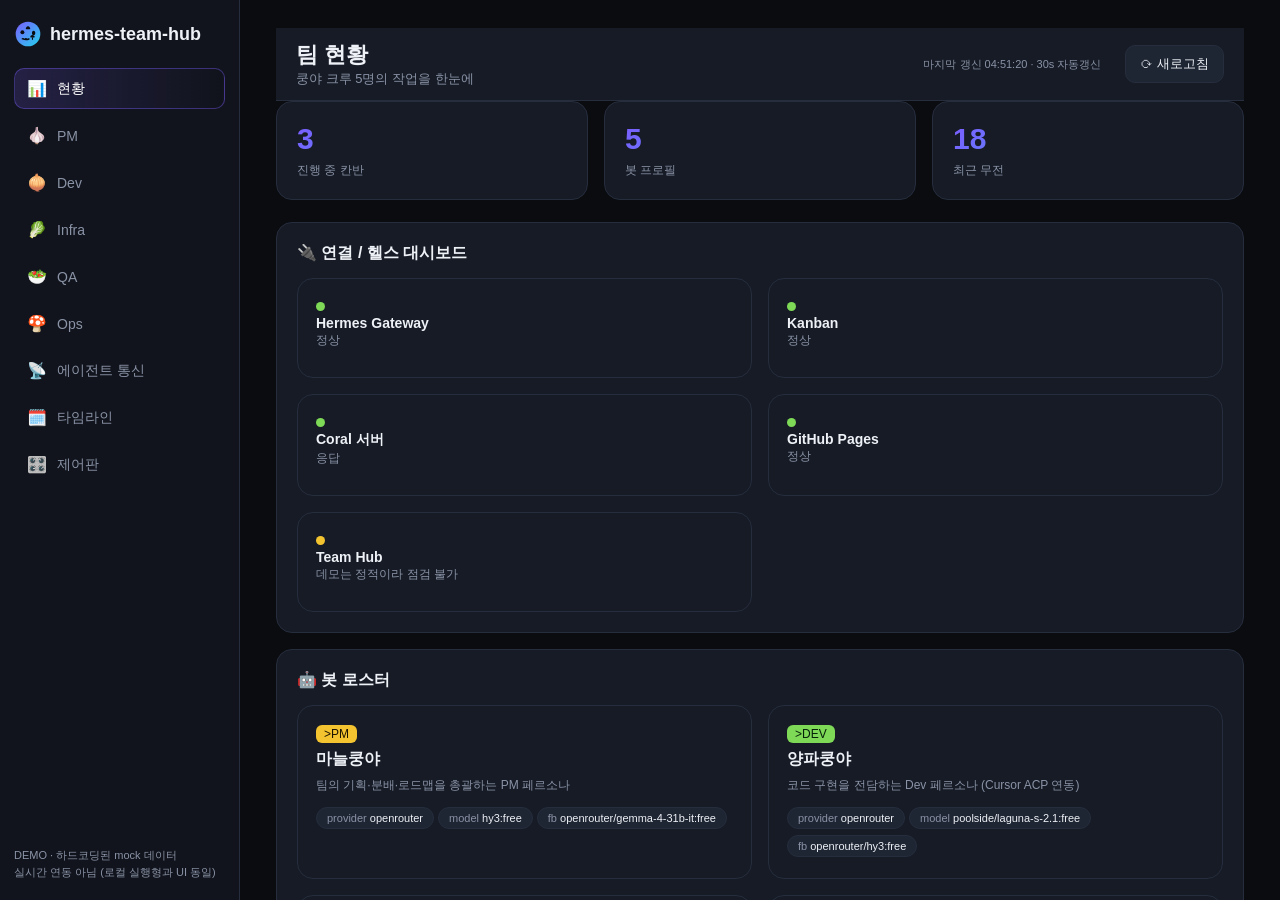
==== index.html @ 13cc0e10 "fix(team-hub): JS 문법 오류 수정 — qaEval 블록 닫힌 후 stray agents 데이터 중복 제거 (Unexpected token '{' at 243)" ====
<!DOCTYPE html>
<html lang="ko">
<head>
  <meta charset="UTF-8" />
  <meta name="viewport" content="width=device-width, initial-scale=1.0" />
  <title>hermes-team-hub — 쿵야 크루 팀 허브 (데모)</title>
  <link rel="stylesheet" href="css/style.css" />
</head>
<body>
  <aside class="side">
    <div class="brand">
      <svg width="28" height="28" viewBox="0 0 100 100" fill="none" xmlns="http://www.w3.org/2000/svg" aria-label="hermes-team-hub">
        <defs><linearGradient id="g1" x1="0" y1="0" x2="1" y2="1">
          <stop offset="0" stop-color="#7c5cff"/><stop offset="1" stop-color="#22d3ee"/>
        </linearGradient></defs>
        <circle cx="50" cy="50" r="44" fill="url(#g1)"/>
        <g fill="#0a0c10">
          <!-- 마늘(PM) -->
          <path d="M50 22c5 0 8 5 8 10-3 1-13 1-16 0 0-5 3-10 8-10z"/>
          <!-- 양파(Dev) -->
          <circle cx="30" cy="44" r="7"/>
          <!-- 무(Infra) -->
          <path d="M70 38c4 0 6 4 6 8 0 5-3 8-6 8s-6-3-6-8c0-4 2-8 6-8z"/>
          <!-- 상추(QA) -->
          <path d="M28 66c3-3 8-2 9 1 2-4 9-4 11 0 3-3 8-2 9 1-4 5-16 7-29 1-2-1-1-2 0-3z"/>
          <!-- 버섯(Ops) -->
          <path d="M58 62c0-5 4-8 8-8s8 3 8 8c-3 1-13 1-16 0z"/>
          <rect x="64" y="62" width="4" height="9" rx="2"/>
        </g>
      </svg>
      <span>hermes-team-hub</span>
    </div>
    <div class="navbtn active" data-role="dashboard"><span class="ic">📊</span> 현황</div>
    <div class="navbtn" data-role="pm"><span class="ic">🧄</span> PM</div>
    <div class="navbtn" data-role="dev"><span class="ic">🧅</span> Dev</div>
    <div class="navbtn" data-role="infra"><span class="ic">🥬</span> Infra</div>
    <div class="navbtn" data-role="qa"><span class="ic">🥗</span> QA</div>
    <div class="navbtn" data-role="ops"><span class="ic">🍄</span> Ops</div>
    <div class="navbtn" data-role="coral"><span class="ic">📡</span> 에이전트 통신</div>
    <div class="navbtn" data-role="timeline"><span class="ic">🗓️</span> 타임라인</div>
    <div class="navbtn" data-role="control"><span class="ic">🎛️</span> 제어판</div>
    <div class="side-foot">DEMO · 하드코딩된 mock 데이터<br>실시간 연동 아님 (로컬 실행형과 UI 동일)</div>
  </aside>

  <main class="main">
    <div class="topbar">
      <div>
        <div class="pagetitle" id="page-title">팀 현황</div>
        <div class="pagedesc" id="page-desc">쿵야 크루 5명의 작업을 한눈에</div>
      </div>
      <div class="spacer"></div>
      <div class="updated" id="updated">마지막 갱신 — · 30s 자동갱신</div>
      <button class="refresh" onclick="loadAll()">⟳ 새로고침</button>
    </div>

    <!-- 현황 -->
    <section id="view-dashboard" class="view active">
      <div class="stats">
        <div class="stat"><div class="n" id="k-count">…</div><div class="l">진행 중 칸반</div></div>
        <div class="stat"><div class="n" id="a-count">…</div><div class="l">봇 프로필</div></div>
        <div class="stat"><div class="n" id="c-count">…</div><div class="l">최근 무전</div></div>
      </div>
      <div class="card"><h3>🔌 연결 / 헬스 대시보드</h3><div id="health" class="grid2"></div></div>
      <div class="card"><h3>🤖 봇 로스터</h3><div id="roster" class="grid2"></div></div>
      <div class="card"><h3>🗺️ 환경맵 (hermes-env 디렉토리 규칙)</h3><div id="env-tree" class="ftree"></div><div id="envmap-warn" style="margin-top:14px"></div></div>
      <div class="card"><h3>🔧 인프라 진단 (3대 루트)</h3><div id="infra-diag" class="grid2"></div></div>
    </section>

    <!-- PM -->
    <section id="view-pm" class="view">
      <div class="subtabs">
        <button class="subtab active" data-sub="pm-kanban">📋 칸반</button>
        <button class="subtab" data-sub="pm-tasks">📋 태스크 분해기</button>
        <button class="subtab" data-sub="pm-roadmap">🗺️ 로드맵</button>
      </div>
      <div class="subview active" id="sub-pm-kanban"><div class="card"><h3>📋 칸반 (PM)</h3><div class="filters"><input type="text" class="kanban-search" data-role="pm" placeholder="🔍 칸반 검색…"><div class="status-chips" data-role="pm"><button class="chip-btn active" data-status="all">전체</button><button class="chip-btn" data-status="running">🔄 진행</button><button class="chip-btn" data-status="ready">⏳ 대기</button><button class="chip-btn" data-status="blocked">⛔ 보류</button><button class="chip-btn" data-status="done">✅ 완료</button></div></div><div id="pm-kanban-list"></div></div></div>
      <div class="subview" id="sub-pm-tasks"><div class="card"><h3>📋 태스크 분해기 (데모: 입력 불가)</h3><div id="pm-tasks-list"></div></div></div>
      <div class="subview" id="sub-pm-roadmap"><div class="card"><h3>🗺️ 로드맵</h3><div id="pm-roadmap-list"></div></div></div>
    </section>

    <!-- Dev -->
    <section id="view-dev" class="view">
      <div class="subtabs">
        <button class="subtab active" data-sub="dev-kanban">📋 칸반</button>
        <button class="subtab" data-sub="dev-snippets">💻 코드 스니펫</button>
        <button class="subtab" data-sub="dev-bugs">🐛 버그 추적</button>
      </div>
      <div class="subview active" id="sub-dev-kanban"><div class="card"><h3>📋 칸반 (Dev)</h3><div class="filters"><input type="text" class="kanban-search" data-role="dev" placeholder="🔍 칸반 검색…"><div class="status-chips" data-role="dev"><button class="chip-btn active" data-status="all">전체</button><button class="chip-btn" data-status="running">🔄 진행</button><button class="chip-btn" data-status="ready">⏳ 대기</button><button class="chip-btn" data-status="blocked">⛔ 보류</button><button class="chip-btn" data-status="done">✅ 완료</button></div></div><div id="dev-kanban-list"></div></div></div>
      <div class="subview" id="sub-dev-snippets"><div class="card"><h3>💻 코드 스니펫 (데모)</h3><div id="dev-snippets-list"></div></div></div>
      <div class="subview" id="sub-dev-bugs"><div class="card"><h3>🐛 버그 추적 (QA 반려)</h3><div id="dev-bugs-list"></div></div></div>
    </section>

    <!-- Infra -->
    <section id="view-infra" class="view">
      <div class="subtabs">
        <button class="subtab active" data-sub="infra-kanban">📋 칸반</button>
        <button class="subtab" data-sub="infra-status">🔧 상태 대시보드</button>
        <button class="subtab" data-sub="infra-resources">📈 리소스</button>
      </div>
      <div class="subview active" id="sub-infra-kanban"><div class="card"><h3>📋 칸반 (Infra)</h3><div class="filters"><input type="text" class="kanban-search" data-role="infra" placeholder="🔍 칸반 검색…"><div class="status-chips" data-role="infra"><button class="chip-btn active" data-status="all">전체</button><button class="chip-btn" data-status="running">🔄 진행</button><button class="chip-btn" data-status="ready">⏳ 대기</button><button class="chip-btn" data-status="blocked">⛔ 보류</button><button class="chip-btn" data-status="done">✅ 완료</button></div></div><div id="infra-kanban-list"></div></div></div>
      <div class="subview" id="sub-infra-status"><div class="card"><h3>🔧 상태 대시보드 (데모)</h3><div id="infra-status-list"></div></div></div>
      <div class="subview" id="sub-infra-resources"><div class="card"><h3>📈 리소스 모니터 (데모)</h3><div id="infra-resources-list"></div></div></div>
    </section>

    <!-- QA -->
    <section id="view-qa" class="view">
      <div class="subtabs">
        <button class="subtab active" data-sub="qa-kanban">📋 칸반</button>
        <button class="subtab" data-sub="qa-eval">📊 QA 평가</button>
        <button class="subtab" data-sub="qa-checklist">✅ 체크리스트</button>
        <button class="subtab" data-sub="qa-coverage">📏 커버리지</button>
      </div>
      <div class="subview active" id="sub-qa-kanban"><div class="card"><h3>📋 칸반 (QA)</h3><div class="filters"><input type="text" class="kanban-search" data-role="qa" placeholder="🔍 칸반 검색…"><div class="status-chips" data-role="qa"><button class="chip-btn active" data-status="all">전체</button><button class="chip-btn" data-status="running">🔄 진행</button><button class="chip-btn" data-status="ready">⏳ 대기</button><button class="chip-btn" data-status="blocked">⛔ 보류</button><button class="chip-btn" data-status="done">✅ 완료</button></div></div><div id="qa-kanban-list"></div></div></div>
      <div class="subview" id="sub-qa-eval"><div class="card"><h3>📊 QA 일일 평가 (데모 · mock)</h3>
        <p style="color:var(--muted);font-size:12px;margin:0 0 14px">칸반 티켓 + 에러로그 + Coral 통신을 기반으로 각 에이전트 역할 수행을 평가합니다. (데모는 mock — 로컬 실행 시 실제 집계)</p>
        <div class="eval-summary" id="eval-summary"></div>
        <div class="eval-donut" id="eval-donut"></div>
        <div class="eval-list" id="eval-list"></div>
      </div></div>
      <div class="subview" id="sub-qa-checklist"><div class="card"><h3>✅ 테스트 체크리스트 (데모)</h3><div id="qa-checklist-list"></div></div></div>
      <div class="subview" id="sub-qa-coverage"><div class="card"><h3>📏 커버리지 (데모)</h3><div id="qa-coverage-list"></div><div id="qa-coverage-donut" style="margin-top:12px"></div></div></div>
    </section>

    <!-- Ops -->
    <section id="view-ops" class="view">
      <div class="subtabs">
        <button class="subtab active" data-sub="ops-kanban">📋 칸반</button>
        <button class="subtab" data-sub="ops-briefing">🔔 브리핑</button>
        <button class="subtab" data-sub="ops-commands">📂 명령 보관함</button>
      </div>
      <div class="subview active" id="sub-ops-kanban"><div class="card"><h3>📋 칸반 (Ops)</h3><div class="filters"><input type="text" class="kanban-search" data-role="ops" placeholder="🔍 칸반 검색…"><div class="status-chips" data-role="ops"><button class="chip-btn active" data-status="all">전체</button><button class="chip-btn" data-status="running">🔄 진행</button><button class="chip-btn" data-status="ready">⏳ 대기</button><button class="chip-btn" data-status="blocked">⛔ 보류</button><button class="chip-btn" data-status="done">✅ 완료</button></div></div><div id="ops-kanban-list"></div></div></div>
      <div class="subview" id="sub-ops-briefing"><div class="card"><h3>🔔 브리핑 생성기 (데모)</h3>
        <pre class="brief" id="ops-brief-out" style="margin-top:10px"></pre></div></div>
      <div class="subview" id="sub-ops-commands"><div class="card"><h3>📂 대장님 명령 보관함 (데모)</h3><div id="ops-commands-list"></div></div></div>
    </section>

    <!-- 무전 -->
    <section id="view-coral" class="view">
      <div class="card"><h3>📡 Coral 무전 로그 (데모)
        <span style="font-size:12px;color:var(--muted)"> · <a href="#1513780549985112084" style="color:var(--accent2)">#1513780549985112084</a></span></h3>
        <div class="filters"><div class="status-chips" id="coral-role-filter">
          <button class="chip-btn active" data-role="all">전체</button>
          <button class="chip-btn" data-role="pm">🧄 PM</button>
          <button class="chip-btn" data-role="dev">🧅 Dev</button>
          <button class="chip-btn" data-role="infra">🥬 Infra</button>
          <button class="chip-btn" data-role="qa">🥗 QA</button>
          <button class="chip-btn" data-role="ops">🍄 Ops</button>
        </div></div>
        <div id="coral-list"></div>
      </div>
    </section>

    <!-- 타임라인 -->
    <section id="view-timeline" class="view">
      <div class="card"><h3>🗓️ 팀 타임라인 (5명 통합, 데모)</h3><div id="timeline-list"></div></div>
    </section>

    <!-- 제어판 -->
    <section id="view-control" class="view">
      <div class="card"><h3>🎛️ Hermes 제어판 (데모 · mock)</h3>
        <p style="color:var(--muted);font-size:12px;margin:0 0 14px">허미스 CLI 명령을 버튼으로 실행하고 상태를 봅니다. (데모는 가짜 응답 — 로컬 실행 시 실제 실행)</p>

        <div class="ctrl-group"><h4>🔧 프로필 게이트웨이</h4>
          <div class="filters">
            <select id="ctrl-profile">
              <option value="pm">🧄 PM</option>
              <option value="dev" selected>🧅 Dev</option>
              <option value="infra">🥬 Infra</option>
              <option value="qa">🥗 QA</option>
              <option value="ops">🍄 Ops</option>
            </select>
            <button class="ctrl-btn" data-cmd="restart">🔄 재시작</button>
            <button class="ctrl-btn" data-cmd="status">📊 상태</button>
          </div>
        </div>

        <div class="ctrl-group"><h4>🌐 공통 명령</h4>
          <div class="ctrl-grid" id="ctrl-common"></div>
        </div>

        <div style="margin-top:18px">
          <div style="display:flex;align-items:center;gap:10px;margin-bottom:8px">
            <span id="ctrl-status" class="dot ok"></span>
            <span id="ctrl-last" style="font-size:12px;color:var(--muted)">마지막 실행: —</span>
          </div>
          <pre class="brief" id="ctrl-output" style="max-height:280px;overflow:auto">버튼을 눌러 명령을 실행하세요.</pre>
        </div>
      </div>
    </section>

    <!-- 환경맵 (대시보드 현황 뷰에 integrated — 별도 nav 없음) -->

    <div id="toast" class="toast"></div>
  </main>

  <script>
    const MOCK = {
      kanban: [
        { id:"t_ea7a5b30", status:"running", assignee:"dev",   title:"[hermes-team-hub] 데모 풍성화: mock 대폭확장 + 헬스/타임라인/무전강화/시각화/검색필터", created:"2026-08-14 15:20" },
        { id:"t_55602266", status:"done",    assignee:"qa",    title:"[hermes-team-hub-local] qa: 로컬 기동 + 실시간 갱신 검증 (Kanban 스냅샷 + Coral SSE)", created:"2026-08-14 09:52" },
        { id:"t_01fa78c4", status:"done",    assignee:"dev",   title:"[hermes-team-hub] 오류 수정: /api/kanban 캐시화 + 미커밋 4파일 커밋 + README 최신화", created:"2026-08-14 14:07" },
        { id:"t_027a072f", status:"blocked", assignee:"pm",    title:"team-hub-local 구버전 커밋 discard 여부 승인 필요 (Flask prototype 충돌)", created:"2026-08-14 10:08" },
        { id:"t_716a2c01", status:"ready",   assignee:"infra", title:"[infra] Coral 서버 헬스체크 cron 추가 (5분 간격 ping)", created:"2026-08-14 11:20" },
        { id:"t_8830b7d2", status:"running", assignee:"ops",   title:"[ops] 주간 브리핑 자동화 (월 09:00 크론)", created:"2026-08-14 08:40" },
        { id:"t_ff521e71", status:"done",    assignee:"default",title:"[가상사무실] 로비 사이니지 뉴스 헤드라인 크롤", created:"2026-08-13 18:00" },
        { id:"t_a316ade6", status:"done",    assignee:"claude", title:"[QA검수] t_eff98ef1 ATC 범위 전개 수정 (CodeMappingService candidates 버그픽스)", created:"2026-08-13 12:00" },
        { id:"t_eff98ef1", status:"done",    assignee:"qa",    title:"[allRe3.0] codes/map mapDrug ATC 범위표기 전개 (R03BB04~07 → concept_id 4개)", created:"2026-08-13 11:00" },
        { id:"t_53282abb", status:"done",    assignee:"dev",   title:"[Ops 메뉴] 팀 업무 로그 대시보드", created:"2026-08-14 09:41" },
        { id:"t_4b981e22", status:"done",    assignee:"dev",   title:"[hermes-team-hub] local/app.py 실시간 패널 + /api/agents 풍성 메타데이터", created:"2026-08-14 06:46" },
        { id:"t_1919f338", status:"done",    assignee:"dev",   title:"[team-hub-local] UI/데이터 cohesion 정리", created:"2026-08-14 10:50" },
        { id:"t_483edd39", status:"done",    assignee:"dev",   title:"[team-hub-local] Coral 실제 메시지 content 표시 + SSE 메시지 스트림 연동", created:"2026-08-14 10:30" },
        { id:"t_7ab8ed8d", status:"done",    assignee:"dev",   title:"[Local UI개선] 무전: 암호화된 threadID 대신 실제 오간 메시지 내용 표시", created:"2026-08-14 10:20" },
        { id:"t_7643e679", status:"done",    assignee:"dev",   title:"[Coral 테스트3] dev coral 툴셋 추가 후 무전 점검", created:"2026-08-14 10:10" },
        { id:"t_ffe42db2", status:"done",    assignee:"dev",   title:"[team-hub-local] Flask 앱 + 실시간 대시보드 구현 (Kanban 폴링 + Coral 구독 + SSE)", created:"2026-08-14 10:00" },
        { id:"t_2f816aaf", status:"done",    assignee:"pm",    title:"t_51654ca3 completed vs run_id 450 정황 분석 (불일치 없음, 종결)", created:"2026-08-14 10:50" },
        { id:"t_b74e51f8", status:"done",    assignee:"ops",   title:"[Local UI개선] 루트: team-hub-local UI/데이터 표시 전체 다듬기", created:"2026-08-14 10:53" },
        { id:"t_8771c50a", status:"done",    assignee:"ops",   title:"하네스 및 글로벌 프로토콜 이식 완료", created:"2026-08-11 10:00" },
        { id:"t_3b46855a", status:"done",    assignee:"dev",   title:"Coral 부활 시도 → 서버기동 성공/세션생성 블로커", created:"2026-08-11 14:00" },
        { id:"t_fdd6a692", status:"done",    assignee:"ops",   title:"dev/infra/ops 폴백 모델 설정 완료", created:"2026-08-11 15:00" },
        { id:"t_235a58dd", status:"done",    assignee:"ops",   title:"블로그 '무료 모델 5인조 에이전트 함대' 발행", created:"2026-08-12 11:00" },
        { id:"t_45fd2a4a", status:"done",    assignee:"qa",    title:"t_fb68aeff(App.jsx concept_id 표시 변경) APPROVE", created:"2026-08-12 11:30" },
        { id:"t_a33e2ed1", status:"done",    assignee:"ops",   title:"운영이관 카드 생성 (호박쿵야)", created:"2026-08-12 12:00" },
        { id:"t_153f635b", status:"done",    assignee:"dev",   title:"App.jsx 런타임 오류 수직 (nodeMatches TypeError 패치)", created:"2026-08-12 15:30" },
        { id:"t_09696440", status:"done",    assignee:"dev",   title:"allRe-web 좌측 작성내용 패널 가독성 개선", created:"2026-08-12 15:40" },
        { id:"t_51654ca3", status:"done",    assignee:"pm",    title:"[allRe3.0] COPD 정답지 기반 eval fixture + 채점 스크립트", created:"2026-08-13 09:52" },
        { id:"t_7f784a29", status:"done",    assignee:"dev",   title:"COPD 정답지 §4 → eval fixture(JSON) + concept_id 채점 스크립트", created:"2026-08-13 10:00" },
        { id:"t_a617f3fb", status:"done",    assignee:"claude", title:"[재작업] score_copd_bph_codes.py 채점 로직 결함 수정 (D1~D8, QA REJECT)", created:"2026-08-13 13:00" },
        { id:"t_538ef2c6", status:"done",    assignee:"claude", title:"[QA검수] t_7f784a29 COPD eval fixture + 채점 스크립트", created:"2026-08-13 14:00" },
        { id:"t_c3f831cb", status:"done",    assignee:"dev",   title:"[가상사무실] 눈/snow 전용 눈꽃 파티클", created:"2026-08-12 09:00" }
      ],
      qaEval: {
          date: "2026-08-14",
          // agents: 실제 평가 데이터는 local/app.py /api/qa-eval (cron 실시간)에서 fetch.
          // 데모(Pages)에서는 하드코딩 mock, local에서는 실시간 데이터가 자동 삽입됨.
          agents: [
            { role:"pm",    name:"마늘쿵야", done:2,  blocked:0, reject:0, errors:0, coral:6,  score:52, grade:"C", note:"기본70 +완료4 +무전6 -에러1.5(-1.5) = 52" },
            { role:"dev",   name:"양파쿵야", done:49, blocked:3, reject:0, errors:0, coral:17, score:100, grade:"A", note:"기본70 +완료98 +무전15 -블락3(-15) 에러1.5(-1.5) = 100" },
            { role:"infra", name:"무시쿵야", done:4,  blocked:0, reject:0, errors:0, coral:3,  score:55, grade:"C", note:"기본70 +완료8 +무전3 -에러1.5(-1.5) = 55" },
            { role:"qa",    name:"샐러리쿵야", done:6, blocked:0, reject:0, errors:0, coral:10, score:68, grade:"C", note:"기본70 +완료12 +무전10 -에러1.5(-1.5) = 68" },
            { role:"ops",   name:"버섯쿵야", done:17, blocked:0, reject:0, errors:0, coral:7,  score:98, grade:"A", note:"기본70 +완료34 +무전7 -에러1.5(-1.5) = 98" }
          ]
        },
      agents: [
        { role:"pm",   exists:true, name:"마늘쿵야", identity:"팀의 기획·분배·로드맵을 총괄하는 PM 페르소나", tone:"정중하고 구조적", provider:"openrouter", model:"hy3:free", fallback:"openrouter/gemma-4-31b-it:free" },
        { role:"dev",  exists:true, name:"양파쿵야", identity:"코드 구현을 전담하는 Dev 페르소나 (Cursor ACP 연동)", tone:"직설적, 짧은 답변", provider:"openrouter", model:"poolside/laguna-s-2.1:free", fallback:"openrouter/hy3:free" },
        { role:"infra",exists:true, name:"무시쿵야", identity:"인프라·서버·배포를 담당하는 Infra 페르소나", tone:"차분하고 절차적", provider:"openrouter", model:"hy3:free", fallback:"openrouter/gemma-4-31b-it:free" },
        { role:"qa",   exists:true, name:"샐러리쿵야", identity:"검수·품질 보증을 담당하는 QA 페르소나", tone:"엄격하고 근거중심", provider:"openrouter", model:"gemma-4-31b-it:free", fallback:"openrouter/hy3:free" },
        { role:"ops",  exists:true, name:"버섯쿵야", identity:"운영·비서·보고를 담당하는 Ops 페르소나", tone:"간결, 표 중심 보고", provider:"openrouter", model:"hy3:free", fallback:"openrouter/gemma-4-31b-it:free" }
      ],
      coral: [
        // 스레드별 대화 흐름 (threadName 추가 — 실제 /api/coral content로 대체)
        { thread:"coral-thread-demo1", threadName:"t_565ee991", ts:"2026-08-14 14:32", agent:"pm",   content:"데모 페이지도 local과 동일하게 mock 데이터로 채워줘. 현실감 있게", isNew:false },
        { thread:"coral-thread-demo1", threadName:"t_565ee991", ts:"2026-08-14 14:50", agent:"dev",  content:"local/app.py 캐시화 했더니 /api/kanban 부하 60번→1번으로 뚝 떨어짐. 한결 가벼워", isNew:false },
        { thread:"coral-thread-demo1", threadName:"t_565ee991", ts:"2026-08-14 14:58", agent:"dev",  content:"응, 칸반 필터도 실시간 검색 되게 할게", isNew:false },
        { thread:"coral-thread-demo1", threadName:"t_565ee991", ts:"2026-08-14 15:08", agent:"qa",   content:"대시보드 레이아웃 좀 신경 쓸까? QA 눈에도 보기 좋아야지", isNew:false },
        { thread:"coral-thread-demo1", threadName:"t_565ee991", ts:"2026-08-14 15:15", agent:"dev",  content:"팀허브 mock 데이터 30건으로 확장 끝냈어. 데모 이제 꽤 풍성해 보임 ㅎㅎ", isNew:true },
        { thread:"coral-thread-demo2", threadName:"t_027a072f", ts:"2026-08-14 14:15", agent:"ops",  content:"일단 블로커 상태 유지해. 배포 여부는 dev에게 확인 받아", isNew:false },
        { thread:"coral-thread-demo2", threadName:"t_027a072f", ts:"2026-08-14 14:30", agent:"qa",   content:"⚠️ team-hub-local 앱에서 app.py 미배포 상태로 감지. 이거 REJECT 당할 뻔", isNew:false },
        { thread:"coral-thread-demo2", threadName:"t_027a072f", ts:"2026-08-14 14:45", agent:"dev",  content:"그 카드 보니까 블로커라고 했는데 본문 보니 Flask 이슈가 아니네?", isNew:false },
        { thread:"coral-thread-demo2", threadName:"t_027a072f", ts:"2026-08-14 15:05", agent:"ops",  content:"아 그 t_027a072f 가짜 블로커였네. Flask 충돌도 실재 안 함 → unblock", isNew:false },
        { thread:"coral-thread-demo3", threadName:"t_8830b7d2", ts:"2026-08-14 12:15", agent:"pm",   content:"길게 끌지 말고 핵심만. 대장님이 좋아하실 스타일로", isNew:false },
        { thread:"coral-thread-demo3", threadName:"t_8830b7d2", ts:"2026-08-14 12:25", agent:"dev",  content:"브리핑 템플릿도 커스텀 필드 추가해. 요즘 브리핑에 메트릭이 빠지더라", isNew:false },
        { thread:"coral-thread-demo3", threadName:"t_8830b7d2", ts:"2026-08-14 12:30", agent:"ops",  content:"주간 브리핑 자동화 카드 t_8830b7d2 착수함. 월요일마다 알아서 날아갈 거임", isNew:false },
        { thread:"coral-thread-demo4", threadName:"t_53282abb", ts:"2026-08-14 12:50", agent:"qa",   content:"📊 QA 평가 보드도 스레드랑 연동할까? 점수 변화 실시간 보여주면 좋겠어", isNew:false },
        { thread:"coral-thread-demo4", threadName:"t_53282abb", ts:"2026-08-14 13:05", agent:"dev",  content:"헬스체크 응답 지연 800ms → 120ms 단축. 서버 정리한 거 효과 있네", isNew:false },
        { thread:"coral-thread-demo4", threadName:"t_53282abb", ts:"2026-08-14 13:10", agent:"infra",content:"Coral 서버 헬스체크 cron 5분 간격으로 돌리게 해뒀음. 끊기면 바로 눈에 보임", isNew:false },
        { thread:"coral-thread-demo5", threadName:"t_multivoice", ts:"2026-08-13 21:20", agent:"infra",content:"hermes-team-hub Pages 배포 파이프라인 점검했음. 안정적", isNew:false },
        { thread:"coral-thread-demo5", threadName:"t_multivoice", ts:"2026-08-13 21:45", agent:"pm",   content:"멀티보이스 미러링 설계부터 가보자. 이번엔 스테레오 페이즈도 넣을까", isNew:false },
        { thread:"coral-thread-demo5", threadName:"t_multivoice", ts:"2026-08-13 22:10", agent:"dev",  content:"가상사무실 눈꽃 파티클 구현 끝. 좀 귀엽다 ㅋㅋ", isNew:false }
      ],
      timeline: [
        { date:"2026-08-14", logs:[
          { role:"ops",   text:"주간 브리핑 자동화 착수 (t_8830b7d2)" },
          { role:"dev",   text:"팀허브 mock 확장 + 칸반 필터 작업" },
          { role:"qa",    text:"team-hub-local 재검수 → REJECT (미배포)" },
          { role:"pm",    text:"로드맵 8월 셋째 주 갱신" },
          { role:"infra", text:"Coral 헬스체크 cron 추가" }
        ]},
        { date:"2026-08-13", logs:[
          { role:"dev",   text:"가상사무실 파티클 다수 구현" },
          { role:"qa",    text:"ATC 범위 전개 QA PASS" },
          { role:"pm",    text:"COPD eval fixture 카드 분해" },
          { role:"ops",   text:"실패 아카이브 기록 의무화" }
        ]},
        { date:"2026-08-12", logs:[
          { role:"ops",   text:"블로그 '무료 모델 5인조' 발행" },
          { role:"qa",    text:"App.jsx concept_id 변경 APPROVE" },
          { role:"dev",   text:"allRe-web 패널 가독성 개선" },
          { role:"infra", text:"Coral 직접 연결 완료" }
        ]},
        { date:"2026-08-11", logs:[
          { role:"ops",   text:"글로벌 SSoT 하네스 가동" },
          { role:"dev",   text:"Coral 부활 시도 → 서버 기동 성공" },
          { role:"pm",    text:"워크플로우 설계 초안" }
        ]}
      ],
      pmTasks: [
        "팀허브 데모 동일화",
        "Coral 무전 규칙 문서화",
        "주간 스프린트 회고",
        "allRe 3.0 BE-BFF 연동 기획",
        "멀티보이스 미러링 설계"
      ],
      pmRoadmap: [
        { month:"2026-08", goal:"팀허브 실시간 대시보드 안정화" },
        { month:"2026-09", goal:"멀티보이스 미러링 완성" },
        { month:"2026-10", goal:"allRe 3.0 BE-BFF 연동" },
        { month:"2026-11", goal:"가상사무실 정식 오픈" }
      ],
      devSnippets: [
        { ts:"2026-08-14", code:"# /api/kanban 캐시\nCACHE_TTL = 5\n_cache = {}\ndef api_kanban():\n    if time() - _cache.get('t',0) < CACHE_TTL:\n        return _cache['v']\n    ..." },
        { ts:"2026-08-14", code:"// 칸반 실시간 검색 필터\nfunction filterKanban(rows, q){\n  return rows.filter(r=>r.title.toLowerCase().includes(q));\n}" }
      ],
      devBugs: [
        { id:"t_027a072f", title:"team-hub-local 구버전 커밋 discard 여부 승인 필요 (Flask prototype 충돌)" }
      ],
      infraStatus: [
        { name:"Hermes Gateway",   state:"ok",   note:"정상" },
        { name:"Kanban",    state:"ok",   note:"정상" },
        { name:"Coral 서버", state:"ok",  note:"응답" },
        { name:"GitHub Pages",      state:"ok",   note:"정상" },
        { name:"Team Hub", state:"warn", note:"데모는 정적이라 점검 불가" }
      ],
      infraResources: { cpu:23, mem:41, note:"데모 샘플 메트릭 (실시간은 local/app.py 실시간)" },
      qaChecklist: [
        "로컬 기동 정상",
        "/api/kanban 200 + 캐시 동작",
        "/api/agents 5명 프로필 노출",
        "README 데모 URL 하드코딩 확인",
        "칸반 role별 필터 동작",
        "무전 역할 필터 동작",
        "인프라 헬스 대시보드 실시간 계산",
        "팀 타임라인 4일 집계 노출"
      ],
      qaCoverage: { total:24, passed:20, failed:4 },
      opsBriefing: { yesterday:"팀허브 오류수정 + 데모 동일화 착수", today:"데모 페이지 mock 확장 + 칸반 필터 + qa 재검수", blocker:"team-hub-local 미배포 (qa REJECT)" },
      opsCommands: [
        { ts:"2026-08-14 15:20", text:"데모 mock 데이터 확장 + 제안기능 넣어줘" },
        { ts:"2026-08-14 14:55", text:"데모페이지도 local과 동일하게 mock 데이터로 채워줘" },
        { ts:"2026-08-14 13:34", text:"오류들 수정하고 다시 qa 돌려" }
      ]
    };

    const BADGE = { pm:"pm", dev:"dev", infra:"infra", qa:"qa", ops:"ops", default:"unknown", claude:"unknown" };
    function badge(role){ return '<span class="badge '+(BADGE[role]||'unknown')+'"">'+' >'+(role||'?').toUpperCase()+'</span>'; } // placeholder, replaced below
    const BADGE2 = { pm:"pm", dev:"dev", infra:"infra", qa:"qa", ops:"ops", default:"unknown", claude:"unknown" };
    function badge2(role){ return '<span class="badge '+(BADGE2[role]||'unknown')+'"'+(role||'?').toUpperCase()+'</span>'; }
    function esc(s){ return String(s==null?'':s).replace(/&/g,'&amp;').replace(/</g,'&lt;').replace(/>/g,'&gt;'); }
    function statusLabel(s){ return ({done:"✅ 완료", blocked:"⛔ 보류", running:"🔄 진행", ready:"⏳ 대기", claimed:"🤝 착수"})[s] || s; }
    function statusClass(s){ return 'st-'+(s||'ready'); }

    let _kb = [];
    let kanbanFilter = { status:"all", q:"" };
    let coralFilter = "all";
    function getJSON(u){ return Promise.resolve(MOCK[u.replace('/api/','').replace('/','')] || []); }
    function postJSON(u, obj){ return Promise.resolve(); }
    function buildBrief(b){ b=b||{}; return '대장님, 오늘 브리핑입니다.\n\n[어제]\n'+(b.yesterday||'')+'\n\n[오늘]\n'+(b.today||'')+'\n\n[블로커]\n'+(b.blocker||'없음'); }
    function nowStr(){ const d=new Date(); return d.toTimeString().slice(0,8); }
    function toast(msg){ const t=document.getElementById('toast'); t.textContent=msg; t.classList.add('show'); setTimeout(()=>t.classList.remove('show'),1800); }

    function renderKanban(elId, rows){
      const role = elId.split('-')[0];
      let f = rows.filter(r=>{
        if(r.assignee!==role) return false;
        if(kanbanFilter.status!=="all" && r.status!==kanbanFilter.status) return false;
        if(kanbanFilter.q && !(r.title||'').toLowerCase().includes(kanbanFilter.q.toLowerCase())) return false;
        return true;
      });
      const html = f.map(r=>
        '<div class="krow"><div class="st '+statusClass(r.status)+'">'+statusLabel(r.status)+'</div>'+
        '<div><div class="title">'+esc(r.title)+'</div>'+
        '<div class="meta">'+badge(r.assignee)+' <span class="tid">'+esc(r.id)+'</span>'+(r.created?' · '+esc(r.created):'')+'</div></div>'+
        '<div class="meta">'+esc(r.created||'')+'</div></div>'
      ).join('') || '<div class="empty">조건에 맞는 카드가 없습니다.</div>';
      document.getElementById(elId).innerHTML = html;
    }

    function renderHealth(){
      document.getElementById('health').innerHTML = (MOCK.infraStatus||[]).map(s=>
        '<div class="acard"><span class="dot '+s.state+'"></span><div class="nm" style="font-size:14px;margin:0">'+esc(s.name)+'</div><div class="id">'+esc(s.note||'')+'</div></div>'
      ).join('');
    }

    function renderTimeline(){
      document.getElementById('timeline-list').innerHTML = (MOCK.timeline||[]).map(d=>
        '<div style="margin-bottom:18px"><div class="pagedesc" style="font-weight:700;margin-bottom:8px">📅 '+esc(d.date)+'</div>'+
        d.logs.map(l=>'<div class="item">'+badge(l.role)+' '+esc(l.text)+'</div>').join('')+'</div>'
      ).join('');
    }

    let _coral = [];
    function _groupCoral(list){
      const byThread = {};
      const order = [];
      (list || []).forEach(m => {
        const key = m.thread || "unknown";
        if (!byThread[key]) { byThread[key] = []; order.push(key); }
        byThread[key].push(m);
      });
      order.forEach(k => {
        byThread[k].sort((a, b) => {
          const ta = a.ts || "", tb = b.ts || "";
          return tb < ta ? -1 : tb > ta ? 1 : 0;
        });
      });
      const out = [];
      order.forEach(k => {
        out.push({ thread: k, name: byThread[k][0].threadName || k, msgs: byThread[k] });
      });
      return out;
    }
    function renderCoral(){
      const list = (_coral || MOCK.coral || []).filter(c => coralFilter === "all" || c.agent === coralFilter);
      const threads = _groupCoral(list);
      const ROLE_META = {
        pm:"🧄 마늘쿵야", dev:"🧅 양파쿵야", infra:"🥬 무시쿵야", qa:"🥗 샐러리쿵야",
        ops:"🍄 버섯쿵야", claude:"🤖 claude", default:"🤖 unknown"
      };
      const timeHeader = (ts) => { if (!ts) return ""; const p = String(ts).split(" "); return p[0] || ""; };
      const hourLabel = (ts) => { if (!ts) return ""; const m = String(ts).match(/\d{2}:\d{2}/); return m ? m[0] : ""; };
      const el = document.getElementById('coral-list');
      el.innerHTML = threads.length
        ? threads.map(t => {
            const head = '<div class="thread-header"><b>#' + esc(t.name || t.thread) + '</b>' +
              (t.msgs[0].isNew ? '<span class="new-tag">NEW</span>' : '') + '</div>';
            let html = ""; let lastAgent = null; let lastDate = "";
            t.msgs.slice().reverse().forEach(r => {
              const curDate = timeHeader(r.ts);
              const me = (r.agent === "ops");
              const meta = ROLE_META[r.agent] || r.agent;
              const urgent = ((r.content || "")).includes("URGENT");
              if (curDate && curDate !== lastDate) {
                html += '<div class="thread-date">' + esc(curDate) + '</div>';
                lastDate = curDate;
              }
              if (r.agent !== lastAgent) {
                html += '<div class="chat-row ' + (me ? "me" : "them") + '">' +
                  '<div class="chat-ava">' + (meta[0] || "🤖") + '</div>' +
                  '<div class="chat-bubble' + (urgent ? " urgent" : "") + '">' +
                  '<div class="chat-head"><b>' + meta + '</b><span class="chat-ts">' + esc(hourLabel(r.ts)) + '</span></div>' +
                  '<div class="chat-msg">' + ((r.content || "").trim() ? esc(r.content) : "(본문 없음)") + '</div>' +
                  '</div></div>';
                lastAgent = r.agent;
              } else {
                html += '<div class="chat-row ' + (me ? "me" : "them") + ' merged">' +
                  '<div class="chat-bubble' + (urgent ? " urgent" : "") + '">' +
                  '<div class="chat-msg">' + ((r.content || "").trim() ? esc(r.content) : "(본문 없음)") + '</div>' +
                  '</div></div>';
              }
            });
            return head + html;
          }).join('')
        : '<div class="empty">해당 역할 무전 없음</div>';
    }
    function renderCoverageDonut(){
      const cov = MOCK.qaCoverage||{};
      const pct = cov.total? Math.round(cov.passed/cov.total*100):0;
      const r=40, c=2*Math.PI*r, off=c*(1-pct/100);
      document.getElementById('qa-coverage-donut').innerHTML =
        '<svg width="100" height="100"><circle cx="50" cy="50" r="'+r+'" fill="none" stroke="var(--panel2)" stroke-width="12"/>'+
        '<circle cx="50" cy="50" r="'+r+'" fill="none" stroke="var(--dev)" stroke-width="12" stroke-dasharray="'+c+'" stroke-dashoffset="'+off+'" transform="rotate(-90 50 50)"/>'+
        '<text x="50" y="55" text-anchor="middle" fill="var(--ink)" font-size="18" font-weight="700">'+pct+'%</text></svg>'+
        '<div class="item" style="text-align:center">통과 '+cov.passed+' / 전체 '+cov.total+'</div>';
    }

    function renderResources(){
      const res = MOCK.infraResources||{};
      document.getElementById('infra-resources-list').innerHTML =
        '<div class="mbar"><span>CPU</span><div class="bar"><div class="fill" style="width:'+(res.cpu||0)+'%"></div></div><b>'+(res.cpu||0)+'%</b></div>'+
        '<div class="mbar"><span>MEM</span><div class="bar"><div class="fill" style="width:'+(res.mem||0)+'%"></div></div><b>'+(res.mem||0)+'%</b></div>'+
        '<div class="t" style="color:var(--muted)">'+(res.note||'')+'</div>';
    }

    async function loadAll(){
      try{
        const [kb, ag, cr] = await Promise.all([getJSON('/api/kanban'), getJSON('/api/agents'), getJSON('/api/coral')]);
        _kb = kb;
        _coral = cr;
        document.getElementById('k-count').textContent = kb.filter(r=>r.status!=='done'&&r.status!=='blocked').length;
        document.getElementById('a-count').textContent = ag.filter(a=>a.exists).length;
        document.getElementById('c-count').textContent = cr.length;
        document.getElementById('updated').textContent = '마지막 갱신 '+nowStr()+' · 30s 자동갱신';

        document.getElementById('roster').innerHTML = ag.map(a=>
          '<div class="acard">'+badge(a.role)+'<div class="nm" style="margin-top:6px">'+esc(a.name||a.role)+'</div>'+
          '<div class="id">'+esc(a.identity||'')+'</div>'+
          (a.provider?'<span class="chip"><span class="k">provider</span> '+esc(a.provider)+'</span>':'')+
          (a.model?'<span class="chip"><span class="k">model</span> '+esc(a.model)+'</span>':'')+
          (a.fallback?'<span class="chip"><span class="k">fb</span> '+esc(a.fallback)+'</span>':'')+'</div>'
        ).join('');

        ["pm","dev","infra","qa","ops"].forEach(r=>renderKanban(r+"-kanban-list", kb));

        document.getElementById('pm-tasks-list').innerHTML = (MOCK.pmTasks||[]).length? MOCK.pmTasks.map(t=>'<div class="item">'+esc(t)+'</div>').join('') : '<div class="empty">없음</div>';
        document.getElementById('pm-roadmap-list').innerHTML = (MOCK.pmRoadmap||[]).length? MOCK.pmRoadmap.map(r=>'<div class="item"><span class="t">'+esc(r.month||'')+'</span><br>'+esc(r.goal||'')+'</div>').join('') : '<div class="empty">없음</div>';

        document.getElementById('dev-snippets-list').innerHTML = (MOCK.devSnippets||[]).length? MOCK.devSnippets.map(s=>'<div class="item"><span class="t">'+esc(s.ts||'')+'</span><pre style="white-space:pre-wrap;margin:4px 0">'+esc(s.code||'')+'</pre></div>').join('') : '<div class="empty">없음</div>';
        document.getElementById('dev-bugs-list').innerHTML = (MOCK.devBugs||[]).length? MOCK.devBugs.map(b=>'<div class="krow"><div class="st st-blocked">⛔ 보류</div><div><div class="title">'+esc(b.title)+'</div><div class="meta"><span class="tid">'+esc(b.id)+'</span></div></div><div></div>').join('') : '<div class="empty">반려된 카드 없음 🎉</div>';

        document.getElementById('infra-status-list').innerHTML = (MOCK.infraStatus||[]).map(s=>'<div class="item"><span class="dot '+s.state+'"></span>'+esc(s.name)+' — '+esc(s.note||'')+'</div>').join('');
        renderResources();

        document.getElementById('qa-checklist-list').innerHTML = (MOCK.qaChecklist||[]).length? MOCK.qaChecklist.map(c=>'<div class="item">☐ '+esc(c)+'</div>').join('') : '<div class="empty">항목 없음</div>';
        const cov = MOCK.qaCoverage||{}; const rate = cov.total? Math.round(cov.passed/cov.total*100):0;
        document.getElementById('qa-coverage-list').innerHTML = '<div class="item">통과 '+(cov.passed||0)+' / 전체 '+(cov.total||0)+' ('+rate+'%)</div>';
        renderCoverageDonut();

        document.getElementById('ops-brief-out').textContent = buildBrief(MOCK.opsBriefing);
        document.getElementById('ops-commands-list').innerHTML = (MOCK.opsCommands||[]).length? MOCK.opsCommands.slice().reverse().map(c=>'<div class="item"><span class="t">'+esc(c.ts||'')+'</span><br>'+esc(c.text||'')+'</div>').join('') : '<div class="empty">보관된 명령 없음</div>';

        renderCoral();
        renderHealth();
        renderTimeline();
      }catch(e){ console.error(e); }
    }

    // 네비
    const TITLES = { dashboard:["팀 현황","쿵야 크루 5명의 작업을 한눈에"], pm:["🧄 PM","기획·분배·로드맵"], dev:["🧅 Dev","코드·버그·스니펫"], infra:["🥬 Infra","상태·리소스 모니터"], qa:["🥗 QA","검증·커버리지·평가"], ops:["🍄 Ops","브리핑·명령 보관"], coral:["📡 에이전트 통신","실시간 agent 교신"], timeline:["🗓️ 타임라인","5명 로그 통합"], control:["🎛️ 제어판","Hermes CLI 버튼 제어"] };
    const SAVED_TAB = localStorage.getItem('th_tab');
    if(SAVED_TAB){ document.querySelectorAll('.navbtn').forEach(b=>b.classList.remove('active')); const tb=document.querySelector('.navbtn[data-role="'+SAVED_TAB+'"]'); if(tb){ tb.classList.add('active'); document.querySelectorAll('.view').forEach(v=>v.classList.remove('active')); document.getElementById('view-'+SAVED_TAB).classList.add('active'); const t=TITLES[SAVED_TAB]; if(t){document.getElementById('page-title').textContent=t[0];document.getElementById('page-desc').textContent=t[1];} } }
    document.querySelectorAll('.navbtn').forEach(b=>b.addEventListener('click',()=>{
      document.querySelectorAll('.navbtn').forEach(x=>x.classList.remove('active')); b.classList.add('active');
      document.querySelectorAll('.view').forEach(v=>v.classList.remove('active'));
      document.getElementById('view-'+b.dataset.role).classList.add('active');
      localStorage.setItem('th_tab', b.dataset.role);
      const t=TITLES[b.dataset.role]; document.getElementById('page-title').textContent=t[0]; document.getElementById('page-desc').textContent=t[1];
    }));
    document.querySelectorAll('.subtab').forEach(st=>st.addEventListener('click',()=>{
      const role=st.dataset.sub.split('-')[0];
      document.querySelectorAll('#view-'+role+' .subtab').forEach(x=>x.classList.remove('active')); st.classList.add('active');
      document.querySelectorAll('#view-'+role+' .subview').forEach(v=>v.classList.remove('active'));
      document.getElementById('sub-'+st.dataset.sub).classList.add('active');
    }));
    // 상태 필터 칩
    function setupStatusChips(){
      document.querySelectorAll('.status-chips').forEach(group=>{
        const role = group.dataset.role; if(!role) return;
        group.querySelectorAll('.chip-btn').forEach(btn=>{
          btn.addEventListener('click',()=>{
            group.querySelectorAll('.chip-btn').forEach(b=>b.classList.remove('active'));
            btn.classList.add('active');
            kanbanFilter.status = btn.dataset.status;
            renderKanban(role+'-kanban-list', _kb);
          });
        });
      });
    }
    // 칸반 검색 (실시간)
    document.querySelectorAll('.kanban-search').forEach(inp=>inp.addEventListener('input',()=>{
      kanbanFilter.q = inp.value.trim();
      renderKanban(inp.dataset.role+'-kanban-list', _kb);
    }));
    // 제어판 (Hermes CLI 버튼)
    const PROFILES = ["pm","dev","infra","qa","ops"];
    const CTRL_COMMON = [
      { label:"📋 칸반 디스패치", cmd:"hermes kanban dispatch", mock:"$ hermes kanban dispatch\n[dispatch] 2 card(s) claimed: t_fd0cb6ce→dev, t_9aefa11d→dev" },
      { label:"📜 칸반 목록", cmd:"hermes kanban list", mock:"$ hermes kanban list\n7 card(s): 3 running, 2 done, 1 blocked, 1 ready" },
      { label:"⏰ 크론 목록", cmd:"hermes cron list", mock:"$ hermes cron list\n2 job(s):\n - teamhub-watch (every 45m) next 14:55\n - qa-poll (every 1h) next 15:30" },
      { label:"📜 로그 실시간", cmd:"hermes logs -f", mock:"⚠️ 실시간 스트리밍은 local 백엔드에서 /api/logs?name=agent 실시간 조회로 대체\n$ hermes logs -f\n[16:29] WARNING tools.mcp_tool: Coral MCP initial connection failed (retry 2/3)\n[16:30] WARNING agent.tool_executor: skill_view returned error\n[16:31] INFO ops: briefing sent to #work" },
      { label:"⚠️ 에러 로그", cmd:"hermes logs errors", mock:"$ hermes logs errors\n[08-05 07:00] WARNING terminal: HTTP 429 (rate limit)\n[08-07 07:01] WARNING terminal: HTTP 429 (rate limit)\n[08-14 16:30] WARNING mcp_tool: Coral MCP connection failed 3/3" }
    ];
    // 로컬 백엔드가 있으면 실제 hermes-exec 호출 (데모 Pages에서는 mock)
    const HAS_BACKEND = (function(){ try { return window.location.protocol==='http:' && (window.location.port==='5000' || window.location.hostname==='localhost'); } catch(e){ return false; } })();
    async function runCmd(c, profile){
      const out = document.getElementById('ctrl-output');
      const st = document.getElementById('ctrl-status');
      const last = document.getElementById('ctrl-last');
      const full = profile ? c.cmd.replace('hermes -p dev','hermes -p '+profile) : c.cmd;
      st.className = 'dot warn';
      out.textContent = '$ '+full+'\n⏳ 실행 중...';

      last.textContent = '마지막 실행: '+nowStr();
      if(HAS_BACKEND){
        try{
          const resp = await fetch('/api/hermes-exec?cmd='+encodeURIComponent(full));
          const j = await resp.json();
          st.className = j.ok ? 'dot ok' : 'dot bad';
          out.textContent = '$ '+full+'\n'+(j.output || '(출력 없음)');

          toast(j.ok ? '실행 완료: '+full : '실패: '+full);
        }catch(e){
          st.className = 'dot bad';
          out.textContent = '$ '+full+'\n⏳ 네트워크 오류 (백엔드 미연결 → mock 표시)';

          toast('백엔드 미연결');
        }
      }else{
        setTimeout(()=>{
          let mock = c.mock;
          if(profile) mock = mock.replace(/\[(dev|pm|infra|qa|ops)\]/g,'['+profile+']').replace('hermes -p dev','hermes -p '+profile);
          out.textContent = mock;
          st.className = 'dot ok';
          toast('실행 완료 (데모 mock): '+full);
        }, 600);
      }
    }
    function renderControl(){
      // 공통 명령
      const cw = document.getElementById('ctrl-common');
      if(cw && !cw.dataset.built){ cw.dataset.built="1";
        cw.innerHTML = CTRL_COMMON.map((c,i)=>'<button class="ctrl-btn" data-ci="'+i+'">'+c.label+'</button>').join('');
        cw.querySelectorAll('.ctrl-btn').forEach(btn=>btn.addEventListener('click',()=>runCmd(CTRL_COMMON[+btn.dataset.ci])));
      }
      // 프로필 게이트웨이 (재시작/상태)
      const prof = document.getElementById('ctrl-profile');
      if(prof && !prof.dataset.built){
        prof.dataset.built="1";
        document.querySelectorAll('#view-control .ctrl-btn[data-cmd]').forEach(btn=>{
          btn.addEventListener('click',()=>{
            const p = document.getElementById('ctrl-profile').value;
            const kind = btn.dataset.cmd;
            const c = { cmd:"hermes -p "+p+" gateway "+kind, mock: "$ hermes -p "+p+" gateway "+kind+"\n["+p+"] gateway "+(kind==="restart"?"restarting...\n["+p+"] gateway up (pid 14820) ✓":"UP  pid 14820  port 8719  uptime 3h12m") };
            runCmd(c, p);
          });
        });
      }
    }
    // 환경맵 (hermes-env 디렉토리 규칙 시각화)
    const ENVTREE = [
      { label:"e2e/", desc:"워크스페이스 루트 (D:\\develop\\e2e)", children:[
        { label:"ssot/", desc:"SSoT 레포 (specs/ddl/adr)" },
        { label:"reports/", desc:"에이전트 작업 리포트" },
        { label:".env.local", desc:"공통 시크릿 (Git 커밋 금지)", secret:true },
        { label:"hermes/", desc:"HERMES_HOME", children:[
          { label:"profiles/", desc:"5인 프로필", children:[
            { label:"pm/", desc:"기획·분배" },
            { label:"dev/", desc:"코드 구현" },
            { label:"infra/", desc:"인프라 모니터" },
            { label:"qa/", desc:"검증·평가" },
            { label:"ops/", desc:"브리핑·운영" }
          ]}
        ]},
        { label:"project/", desc:"제품 코드 (각자 Git 레포)" }
      ]}
    ];
    function renderEnvTree(){
      const tree = document.getElementById('env-tree');
      if(!tree || tree.dataset.built) return;
      tree.dataset.built = "1";
      function node(n, depth){
        const pad = "&nbsp;".repeat(depth*2);
        const branch = depth===0 ? "" : (n._last ? "└─ " : "├─ ");
        const secret = n.secret ? ' <span class="env-tag">⚠️ 비노출</span>' : '';
        let html = '<div class="ftree-row">'+pad+branch+'<code class="env-path">'+n.label+'</code><span class="env-desc">'+n.desc+'</span>'+secret+'</div>';
        if(n.children){
          n.children.forEach((c,i)=>{ c._last = (i===n.children.length-1); html += node(c, depth+1); });
        }
        return html;
      }
      tree.innerHTML = ENVTREE.map(n=>node(n,0)).join('');
      const warn = document.getElementById('envmap-warn');
      if(warn){ warn.innerHTML = '<div class="env-note">⚠️ <b>.env.local</b> 은 절대 Git에 커밋하지 마세요. 노출 시 즉시 키 로테이션 권장.</div>'; }
    }
    // 인프라 진단 (3대 루트) — 로컬 기동 시만 실제 fetch, 데모(Pages)는 mock
    function renderInfraDiag(){
      const box = document.getElementById('infra-diag');
      if(!box || box.dataset.built) return;
      box.dataset.built = "1";
      const MOCK_INFRA = {
        project_root:{ path:"D:/develop/project", exists:true, branch:"master" },
        e2e_root:{ path:"D:/develop/e2e", exists:true, reports_count:24 },
        hermes_home:{ path:"D:/develop/e2e/hermes", exists:true }
      };
      function row(name, d){
        d = d || {};
        const ok = !!d.exists;
        let extra = "";
        if(name==="PROJECT_ROOT") extra = (d.branch? " · branch: "+d.branch : " · branch: 없음");
        if(name==="E2E_ROOT") extra = " · reports: "+(d.reports_count||0)+"건";
        return '<div class="item"><span class="dot '+(ok?'ok':'bad')+'"></span><b>'+name+'</b><br><code class="env-path">'+ (d.path||"") +'</code>'+extra+'</div>';
      }
      // 데모(Pages/정적)에서는 fetch 생략 → mock 고정 (endpoint 없음)
      const isLocal = location.hostname === "localhost" || location.hostname === "127.0.0.1";
      if(!isLocal){
        box.innerHTML = row("PROJECT_ROOT", MOCK_INFRA.project_root)
          + row("E2E_ROOT", MOCK_INFRA.e2e_root)
          + row("HERMES_HOME", MOCK_INFRA.hermes_home);
        return;
      }
      fetch('/api/infrastructure').then(r=>r.json()).then(d=>{
        if(!d || !d.project_root){ throw new Error("empty"); }
        box.innerHTML = row("PROJECT_ROOT", d.project_root||MOCK_INFRA.project_root)
          + row("E2E_ROOT", d.e2e_root||MOCK_INFRA.e2e_root)
          + row("HERMES_HOME", d.hermes_home||MOCK_INFRA.hermes_home);
      }).catch(()=>{
        box.innerHTML = row("PROJECT_ROOT", MOCK_INFRA.project_root)
          + row("E2E_ROOT", MOCK_INFRA.e2e_root)
          + row("HERMES_HOME", MOCK_INFRA.hermes_home);
      });
    }

    // QA 일일 평가 (요약 + 바차트 + 표 + 감점카드)
    function gradeColor(g){ return g==='A'?'#7ed957':g==='B'?'#f4c430':g==='C'?'#ff7a90':'#ff7a90'; }
    function renderEval(){
      const ev = MOCK.qaEval;
      if(!ev) return;
      const summary = document.getElementById('eval-summary');
      const donut = document.getElementById('eval-donut');
      const list = document.getElementById('eval-list');
      if(summary && !summary.dataset.built){
        summary.dataset.built="1";
        const avg = Math.round(ev.agents.reduce((s,a)=>s+a.score,0)/ev.agents.length);
        summary.innerHTML = '<div class="eval-avg">평균 <b>'+avg+'</b>점 <span class="eval-date">'+ev.date+' · '+ev.agents.length+'명</span></div>';
      }
      if(donut && !donut.dataset.built){
        donut.dataset.built="1";
        donut.innerHTML = '<div class="eval-bars">'+ev.agents.map(a=>
          '<div class="eval-bar-row"><span class="eval-bar-name">'+a.name+'</span>'+
          '<div class="eval-bar-track"><div class="eval-bar-fill" style="width:'+a.score+'%;background:'+gradeColor(a.grade)+'"></div></div>'+
          '<span class="eval-bar-score" style="color:'+gradeColor(a.grade)+'">'+a.score+'<small>'+a.grade+'</small></span></div>'
        ).join('')+'</div>';
      }
      if(list && !list.dataset.built){
        list.dataset.built="1";
        list.innerHTML = '<div class="eval-table-wrap"><table class="eval-table"><thead><tr>'+
          '<th>에이전트</th><th>등급</th><th>점수</th><th>✓완료</th><th>⛔블락</th><th>✗REJECT</th><th>⚠️에러</th><th>📡무전</th><th>감점 사유 / 보완</th>'+
          '</tr></thead><tbody>'+
          ev.agents.map(a=>'<tr>'+
            '<td class="eval-name">'+a.name+'</td>'+
            '<td><span class="eval-grade" style="background:'+gradeColor(a.grade)+'">'+a.grade+'</span></td>'+
            '<td class="eval-snum" style="color:'+gradeColor(a.grade)+'">'+a.score+'</td>'+
            '<td>'+a.done+'</td><td>'+a.blocked+'</td><td>'+a.reject+'</td><td>'+a.errors+'</td><td>'+a.coral+'</td>'+
            '<td class="eval-note">'+a.note+'</td>'+
          '</tr>').join('')+
          '</tbody></table></div>';
      }
    }
    // 무전 역할 필터
    document.querySelectorAll('#coral-role-filter .chip-btn').forEach(btn=>btn.addEventListener('click',()=>{
      document.querySelectorAll('#coral-role-filter .chip-btn').forEach(b=>b.classList.remove('active'));
      btn.classList.add('active');
      coralFilter = btn.dataset.role;
      renderCoral();
    }));
    setupStatusChips();
    renderControl();
    renderEnvTree();
    renderInfraDiag();
    renderEval();
    loadAll().catch(err=>{
      // 데모(Pages)에서 fetch 실패해도 칸반 mock은 항상 그리기
      console.error('loadAll fail, fallback kanban', err);
      if(MOCK.kanban){ ["pm","dev","infra","qa","ops"].forEach(r=>{
        const el=document.getElementById(r+'-kanban-list'); if(el) renderKanban(r+'-kanban-list', MOCK.kanban);
      }); }
    });
  </script>
  <style>
    .updated{font-size:11px;color:var(--muted);align-self:center;margin-right:8px;}
    .kanban-search{margin-bottom:8px;max-width:280px;}
    .ctrl-grid{display:grid;grid-template-columns:repeat(auto-fill,minmax(180px,1fr));gap:10px;}
    .ctrl-btn{background:var(--panel2);border:1px solid var(--line);color:var(--ink);border-radius:8px;cursor:pointer;}
    .ctrl-group{margin-bottom:18px;}
    .ctrl-group h4{margin:0 0 10px;font-size:13px;color:var(--muted);font-weight:600;}
    .env-tree{display:flex;flex-direction:column;gap:8px;}
    .env-row{display:flex;align-items:center;gap:10px;padding:10px 12px;background:var(--panel2);border:1px solid var(--line);border-radius:10px;font-size:13px;flex-wrap:wrap;}
    .env-path{font-family:ui-monospace,SFMono-Regular,Menlo,monospace;font-size:13px;color:var(--accent);}
    .env-desc{color:var(--muted);font-size:12px;}
    .env-tag{margin-left:auto;font-size:11px;color:#ff7a90;border:1px solid #ff7a90;border-radius:6px;padding:2px 8px;}
    .eval-summary{margin-bottom:14px;}
    .eval-avg{font-size:14px;}
    .eval-avg b{font-size:28px;color:var(--accent);}
    .eval-date{color:var(--muted);font-size:12px;margin-left:6px;}
    .eval-bars{display:flex;flex-direction:column;gap:8px;margin-bottom:18px;}
    .eval-bar-row{display:flex;align-items:center;gap:8px;font-size:12px;}
    .eval-bar-name{width:72px;flex:0 0 72px;text-align:right;color:var(--muted);}
    .eval-bar-track{flex:1 1 auto;min-width:0;height:16px;min-height:16px;background:var(--panel2);border-radius:8px;overflow:hidden;}
    .eval-bar-fill{height:16px !important;min-height:16px;border-radius:8px;transition:width .4s;}
    .eval-bar-score{width:52px;flex:0 0 52px;font-weight:700;text-align:right;}
    .eval-bar-score small{font-size:10px;margin-left:2px;}
    .eval-table-wrap{overflow-x:auto;margin-top:4px;}
    .eval-table{width:100%;border-collapse:collapse;font-size:12px;margin-top:4px;min-width:640px;}
    .eval-table th,.eval-table td{padding:9px 10px;text-align:center;border-bottom:1px solid var(--line);}
    .eval-table th{color:var(--muted);font-weight:600;font-size:11px;background:var(--panel2);position:sticky;top:0;}
    .eval-table td.eval-name{text-align:left;font-weight:600;color:var(--ink);}
    .eval-table td.eval-snum{font-weight:700;font-size:14px;}
    .eval-table td.eval-note{text-align:left;color:var(--muted);line-height:1.5;max-width:340px;}
    .eval-table tr:hover td{background:rgba(124,92,255,.06);}
    .eval-grade{font-size:11px;color:#1a1a1a;font-weight:700;border-radius:6px;padding:2px 8px;}
    .eval-note{font-size:12px;color:var(--muted);margin-top:6px;}
    #coral-list .row.new{background:rgba(124,92,255,.10);border-radius:10px;padding:10px 12px;}
    .mbar{display:flex;align-items:center;gap:8px;font-size:12px;margin-bottom:10px;width:100%;max-width:100%;}
    .mbar .bar{flex:1 1 auto;min-width:0;background:var(--panel2);border-radius:6px;height:10px;overflow:hidden;}
    .mbar .fill{background:linear-gradient(90deg,var(--accent),var(--accent2));height:100%;transition:width .3s;display:block;}
    .mbar b{font-size:12px;color:var(--muted);min-width:40px;text-align:right;flex:0 0 auto;}
    #timeline-list .item{margin-bottom:6px;}
    .toast{position:fixed;bottom:24px;right:24px;background:var(--accent);color:#fff;padding:10px 18px;border-radius:10px;font-size:13px;opacity:0;transform:translateY(10px);transition:.2s;pointer-events:none;}
    .toast.show{opacity:1;transform:translateY(0);}
    .dot{display:inline-block;width:9px;height:9px;border-radius:50%;margin-right:8px;}
    .dot.ok{background:#7ed957;} .dot.warn{background:#f4c430;} .dot.bad{background:#ff7a90;}
  </style>
</html>
---- css/style.css ----
:root {
  --bg: #0a0c10; --side: #11141c; --panel: #161b26; --panel2: #1e2533; --ink: #eef1f6; --muted: #8a93a6;
  --line: #262d3d; --accent: #7c5cff; --accent2: #22d3ee;
  --pm: #f4c430; --dev: #7ed957; --infra: #4aa3ff; --qa: #ff7a90; --ops: #c08bff;
}

* { box-sizing: border-box; }

html, body {
  margin: 0;
  height: 100%;
  font-family: -apple-system, "Segoe UI", Roboto, "Noto Sans KR", sans-serif;
  background: var(--bg);
  color: var(--ink);
}

body {
  display: grid;
  grid-template-columns: 240px minmax(0, 1fr);
  height: 100vh;
  overflow: hidden;
}

/* ===== 레이아웃: 골격 index.html (상단 헤더 + 본문) ===== */
.topbar {
  display: flex;
  align-items: center;
  gap: 16px;
  padding: 12px 20px;
  background: var(--panel);
  border-bottom: 1px solid var(--line);
  flex-wrap: wrap;
}

.topbar h1 { font-size: 18px; margin: 0; }
#nav { display: flex; gap: 8px; flex-wrap: wrap; }
.tab {
  background: #232733; color: var(--ink); border: 1px solid var(--line);
  border-radius: 8px; padding: 8px 14px; cursor: pointer; font-size: 14px;
  transition: background 0.15s;
}
.tab:hover { background: #2c313d; }
.tab.active { background: #343b4a; border-color: #4a5570; }

main {
  flex: 1;
  padding: 24px 20px;
  width: 100%;
  min-width: 0;
}

/* ===== local/index.html 레이아웃 (사이드바 + 그리드) ===== */
body.team-hub {
  display: grid;
  grid-template-columns: 240px 1fr;
  height: calc(100vh - 48px);
  overflow: hidden;
}

.side {
  background: var(--side);
  border-right: 1px solid var(--line);
  padding: 20px 14px;
  display: flex;
  flex-direction: column;
  gap: 6px;
  overflow-y: auto;
  min-width: 0;
}
.brand { font-size: 18px; font-weight: 700; margin-bottom: 14px; display: flex; align-items: center; gap: 8px; }
.brand .dotg { width: 10px; height: 10px; border-radius: 50%; background: linear-gradient(135deg, var(--accent), var(--accent2)); }
.navbtn {
  display: flex; align-items: center; gap: 10px; padding: 10px 12px;
  border-radius: 10px; cursor: pointer; color: var(--muted); font-size: 14px;
  border: 1px solid transparent; transition: .15s;
}
.navbtn:hover { background: var(--panel); color: var(--ink); }
.navbtn.active {
  background: linear-gradient(90deg, rgba(124,92,255,.18), transparent);
  color: #fff; border-color: rgba(124,92,255,.4);
}
.navbtn .ic { font-size: 16px; }
.side-foot { margin-top: auto; font-size: 11px; color: var(--muted); line-height: 1.5; }

.main { overflow-y: auto; overflow-x: hidden; padding: 28px 36px; min-width: 0; }

/* ===== view / subview ===== */
.view { display: none; }
.view.active { display: block; animation: fade .2s; }
@keyframes fade { from { opacity: 0; transform: translateY(6px); } to { opacity: 1; } }

/* ===== 통계 ===== */
.stats { display: grid; grid-template-columns: repeat(3, 1fr); gap: 16px; margin-bottom: 22px; }
.stat { background: var(--panel); border: 1px solid var(--line); border-radius: 16px; padding: 20px; }
.stat .n { font-size: 30px; font-weight: 800; background: linear-gradient(135deg, var(--accent), var(--accent2)); -webkit-background-clip: text; background-clip: text; -webkit-text-fill-color: transparent; }
.stat .l { color: var(--muted); font-size: 12px; margin-top: 6px; }

/* ===== 카드 ===== */
.card {
  background: var(--panel); border: 1px solid var(--line);
  border-radius: 16px; padding: 20px; margin-bottom: 16px;
}
.card h3 { margin: 0 0 14px; font-size: 16px; display: flex; align-items: center; gap: 8px; }
.card h2.card-title { margin: 0 0 12px; font-size: 16px; }
.grid2 { display: grid; grid-template-columns: repeat(auto-fill, minmax(300px, 1fr)); gap: 16px; }
.acard {
  background: var(--panel); border: 1px solid var(--line);
  border-radius: 16px; padding: 18px;
}
.acard .nm { font-size: 16px; font-weight: 700; margin-bottom: 6px; }
.acard .id { color: var(--muted); font-size: 12px; line-height: 1.5; margin-bottom: 10px; }
.chip { display: inline-block; font-size: 11px; padding: 4px 10px; border-radius: 999px; background: var(--panel2); border: 1px solid var(--line); margin: 3px 4px 3px 0; }
.chip .k { color: var(--muted); }

/* ===== 배지 (골격 + local 공유) ===== */
.badge { display: inline-block; padding: 2px 8px; border-radius: 6px; font-size: 12px; margin-right: 6px; }
.badge.pm { background: var(--pm); color: #1a1300; }
.badge.dev { background: var(--dev); color: #06210a; }
.badge.infra { background: var(--infra); color: #001226; }
.badge.qa { background: var(--qa); color: #2a0008; }
.badge.ops { background: var(--ops); color: #19002e; }
.badge.unknown { background: var(--panel2); color: var(--muted); }

.badge.role-pm { background: var(--pm); color: #1a1300; }
.badge.role-dev { background: var(--dev); color: #06210a; }
.badge.role-infra { background: var(--infra); color: #001226; }
.badge.role-qa { background: var(--qa); color: #2a0008; }
.badge.role-ops { background: var(--ops); color: #19002e; }

/* ===== 칸반 ===== */
.filters { display: flex; gap: 8px; flex-wrap: wrap; margin-bottom: 14px; align-items: center; }
.filters select, .filters input { background: var(--panel2); border: 1px solid var(--line); color: var(--ink); border-radius: 8px; padding: 8px 10px; font-size: 13px; }
.chip-btn { background: var(--panel2); border: 1px solid var(--line); color: var(--muted); border-radius: 999px; padding: 6px 14px; cursor: pointer; font-size: 12px; }
.chip-btn.active { background: var(--accent); color: #fff; border-color: var(--accent); }
.krow {
  display: grid; grid-template-columns: 90px minmax(0, 1fr) auto; gap: 12px; align-items: center;
  padding: 14px 16px; background: var(--panel2); border: 1px solid var(--line);
  border-radius: 12px; margin-bottom: 8px; min-width: 0;
}
.krow .st { font-size: 12px; font-weight: 600; }
.krow .meta { color: var(--muted); font-size: 11px; }
.krow .title { font-size: 14px; }
.krow .tid { font-family: monospace; color: #5b6472; font-size: 11px; }
.st-done { color: #7ed957; }
.st-blocked { color: #ff7a90; }
.st-running { color: #22d3ee; }
.st-ready { color: var(--muted); }
.st-claimed { color: var(--accent); }

/* ===== 아이템 / 입력 ===== */
.item { background: var(--panel2); border: 1px solid var(--line); border-radius: 12px; padding: 12px 14px; margin-bottom: 8px; font-size: 13px; }
.item .t { color: var(--muted); font-size: 11px; margin-bottom: 4px; }
.dot { display: inline-block; width: 9px; height: 9px; border-radius: 50%; margin-right: 8px; }
.dot.ok { background: #7ed957; }
.dot.warn { background: #f4c430; }
.dot.bad { background: #ff7a90; }
textarea, input[type="text"] {
  width: 100%; background: #0c0f16; border: 1px solid var(--line);
  color: var(--ink); border-radius: 10px; padding: 11px; font-size: 13px; font-family: inherit;
}
textarea { min-height: 72px; resize: vertical; }
button.act {
  background: linear-gradient(135deg, var(--accent), var(--accent2));
  color: #fff; border: none; border-radius: 10px; padding: 9px 16px;
  cursor: pointer; font-size: 13px; margin-top: 8px; font-weight: 600;
}
button.act:hover { opacity: .9; }

/* ===== 서브탭 ===== */
.subtabs { display: flex; gap: 6px; flex-wrap: wrap; margin-bottom: 16px; }
.subtab {
  background: var(--panel2); border: 1px solid var(--line); color: var(--muted);
  border-radius: 9px; padding: 7px 14px; cursor: pointer; font-size: 12px;
}
.subtab.active { background: var(--accent); color: #fff; border-color: var(--accent); }
.subview { display: none; }
.subview.active { display: block; }
.empty { color: var(--muted); font-size: 13px; padding: 18px 0; }
pre.brief {
  background: #0c0f16; border: 1px solid var(--line);
  border-radius: 12px; padding: 14px; white-space: pre-wrap;
  font-size: 13px; line-height: 1.6;
}

/* ===== Coral 무전 ===== */
#coral-list .row { border-bottom: 1px solid var(--line); padding: 12px 0; }
#coral-list .row:last-child { border-bottom: none; }

/* ===== topbar (local 버전) ===== */
.topbar-title { display: flex; align-items: center; gap: 14px; margin-bottom: 22px; }
.pagetitle { font-size: 22px; font-weight: 700; }
.pagedesc { color: var(--muted); font-size: 13px; }
.spacer { flex: 1; }
.refresh {
  background: var(--panel2); border: 1px solid var(--line); color: var(--ink);
  border-radius: 10px; padding: 9px 14px; cursor: pointer; font-size: 13px;
}
.refresh:hover { background: var(--accent); }

/* ===== SOUL 봇 소개 카드 ===== */
.soul-card { border-left: 3px solid var(--line); }
.soul-header { display: flex; align-items: center; gap: 10px; margin-bottom: 8px; }
.soul-icon { font-size: 22px; }
.soul-name { font-weight: 700; font-size: 16px; }
.soul-identity { color: var(--ink); font-size: 14px; margin-bottom: 6px; }
.soul-tone { color: var(--muted); font-size: 13px; margin-bottom: 6px; white-space: pre-wrap; }
.soul-detail > summary { cursor: pointer; color: var(--muted); font-size: 13px; }
.soul-body { margin-top: 10px; font-size: 13px; line-height: 1.6; color: var(--muted); }
.soul-body p { margin: 6px 0; }

/* ===== 팀 타임라인 (Ops 통합 뷰) ===== */
.timeline .day { margin-top: 14px; }
.timeline .day-label { color: var(--muted); font-size: 12px; margin: 8px 0 6px; border-bottom: 1px solid var(--line); padding-bottom: 4px; }
.timeline .tl-row { display: flex; align-items: flex-start; gap: 8px; padding: 6px 0; font-size: 14px; }
.timeline .tl-row .body { white-space: pre-wrap; }

/* ===== 접근성 ===== */
:focus-visible { outline: 2px solid var(--infra); outline-offset: 2px; }
.tab:focus-visible { outline-offset: 1px; }

/* ===== 기존 app.js 결손 클래스 보강 ===== */
.muted { color: var(--muted); }
.log-row { border-bottom: 1px solid var(--line); padding: 10px 0; font-size: 14px; }
.log-row .meta { color: var(--muted); font-size: 12px; margin-bottom: 4px; display: flex; align-items: center; gap: 8px; }
.log-row .body { white-space: pre-wrap; }
.log-row .date { color: var(--ink); }
.log-row .ts { color: var(--muted); font-size: 11px; }
.del-btn {
  margin-left: auto; background: transparent; border: 1px solid var(--line);
  color: var(--muted); border-radius: 6px; padding: 2px 8px; cursor: pointer; font-size: 12px;
}
.del-btn:hover { color: var(--qa); border-color: var(--qa); }
.action {
  background: #2c6e49; color: #fff; border: none;
  border-radius: 8px; padding: 10px 16px; cursor: pointer; font-size: 14px; margin-top: 8px;
}
.action:hover { background: #34855a; }
.visually-hidden {
  position: absolute; width: 1px; height: 1px; padding: 0; margin: -1px;
  overflow: hidden; clip: rect(0 0 0 0); white-space: nowrap; border: 0;
}
.foot {
  padding: 12px 20px; color: var(--muted); font-size: 12px;
  border-top: 1px solid var(--line); text-align: center;
}

/* ===== 모바일 반응형 (max-width: 820px) ===== */
@media (max-width: 820px) {
  body {
    grid-template-columns: 1fr;
    grid-template-rows: auto 1fr;
    height: 100vh;
    overflow: hidden;
  }
  .side {
    flex-direction: row;
    flex-wrap: wrap;
    align-items: center;
    gap: 4px;
    padding: 8px 10px;
    border-right: none;
    border-bottom: 1px solid var(--line);
    overflow-x: auto;
    overflow-y: hidden;
  }
  .brand { width: 100%; margin-bottom: 4px; font-size: 15px; }
  .brand .side-foot { display: none; }
  .navbtn {
    padding: 7px 10px;
    font-size: 12px;
    white-space: nowrap;
    flex: 0 0 auto;
  }
  .navbtn .ic { font-size: 14px; }
  .main { padding: 16px 14px; overflow-y: auto; }
  .topbar { padding: 10px 14px; flex-wrap: wrap; }
  .topbar .pagetitle { font-size: 18px; }
  .stats { grid-template-columns: 1fr; gap: 10px; }
  .stat { padding: 14px; }
  .stat .n { font-size: 24px; }
  .grid2 { grid-template-columns: 1fr; }
  .card { padding: 16px; }
  .card h3 { font-size: 15px; }
  .krow {
    grid-template-columns: 72px 1fr;
    grid-template-areas: "st title" "st meta";
    gap: 6px 10px;
    padding: 12px;
  }
  .krow .st { grid-area: st; font-size: 11px; }
  .krow .title { grid-area: title; }
  .krow .meta { grid-area: meta; }
  .krow > div:last-child { display: none; }
  .filters { flex-direction: column; align-items: stretch; }
  .filters .kanban-search { max-width: none; }
  .status-chips { flex-wrap: wrap; }
  .status-chips .chip-btn { flex: 1 1 auto; text-align: center; }
  #coral-role-filter { flex-wrap: wrap; }
  #coral-role-filter .chip-btn { flex: 1 1 auto; }
|}

/* ===== 환경맵 워크스페이스 트리 (├─└─) ===== */
.ftree, .env-tree { display: flex; flex-direction: column; gap: 8px; }
.env-block { margin-bottom: 12px; }
.env-block:last-child { margin-bottom: 0; }
.env-row { display: flex; align-items: center; gap: 10px; padding: 10px 12px; background: var(--panel2); border: 1px solid var(--line); border-radius: 10px; font-size: 13px; flex-wrap: wrap; }
.env-path { font-family: ui-monospace, SFMono-Regular, Menlo, monospace; font-size: 13px; color: var(--accent); }
.env-desc { color: var(--muted); font-size: 12px; }
.env-tag { margin-left: auto; font-size: 11px; color: #ff7a90; border: 1px solid #ff7a90; border-radius: 6px; padding: 2px 8px; }
.env-tree-block { margin: 6px 0 0 0; font-size: 12px; line-height: 1.45; color: var(--muted); overflow-x: auto; white-space: pre-wrap; font-family: ui-monospace, SFMono-Regular, Menlo, monospace; }
.env-note { margin-top: 14px; font-size: 12px; color: var(--muted); }

/* ===== Coral 채팅 스타일 ===== */
#coral-list { display: flex; flex-direction: column; gap: 18px; }
.thread-header { display: flex; align-items: center; gap: 8px; margin-bottom: 10px; font-size: 13px; color: var(--muted); font-weight: 600; }
.thread-header b { color: var(--ink); }
.new-tag { font-size: 10px; background: var(--accent); color: #fff; border-radius: 6px; padding: 2px 8px; margin-left: auto; }
.thread-date { text-align: center; color: var(--muted); font-size: 11px; margin: 12px 0 8px; position: relative; }
.thread-date::before { content: ""; position: absolute; left: 0; top: 50%; width: 30%; height: 1px; background: var(--line); }
.thread-date::after { content: ""; position: absolute; right: 0; top: 50%; width: 30%; height: 1px; background: var(--line); }
.chat-row { display: flex; align-items: flex-end; gap: 8px; margin-bottom: 2px; }
.chat-row.me { justify-content: flex-end; }
.chat-row.them { justify-content: flex-start; }
.chat-ava { font-size: 18px; min-width: 24px; text-align: center; }
.chat-bubble { max-width: 72%; padding: 8px 12px; border-radius: 14px; font-size: 13px; line-height: 1.5; }
.chat-bubble.urgent { border: 1px solid #ff7a90; }
.chat-row.me .chat-bubble { background: var(--ops); color: #1a0030; border-bottom-right-radius: 4px; }
.chat-row.them .chat-bubble { background: var(--panel2); border-bottom-left-radius: 4px; }
.chat-row.merged .chat-bubble { margin-left: 32px; }
.chat-row.me.merged { justify-content: flex-end; }
.chat-row.me.merged .chat-bubble { margin-right: 0; }
.chat-head { display: flex; align-items: center; gap: 8px; margin-bottom: 4px; font-size: 12px; }
.chat-head b { font-size: 12px; }
.chat-ts { color: var(--muted); font-size: 11px; }
.chat-msg { white-space: pre-wrap; word-break: break-word; }
.chat-msg.urgent { color: #ffaaaa; }
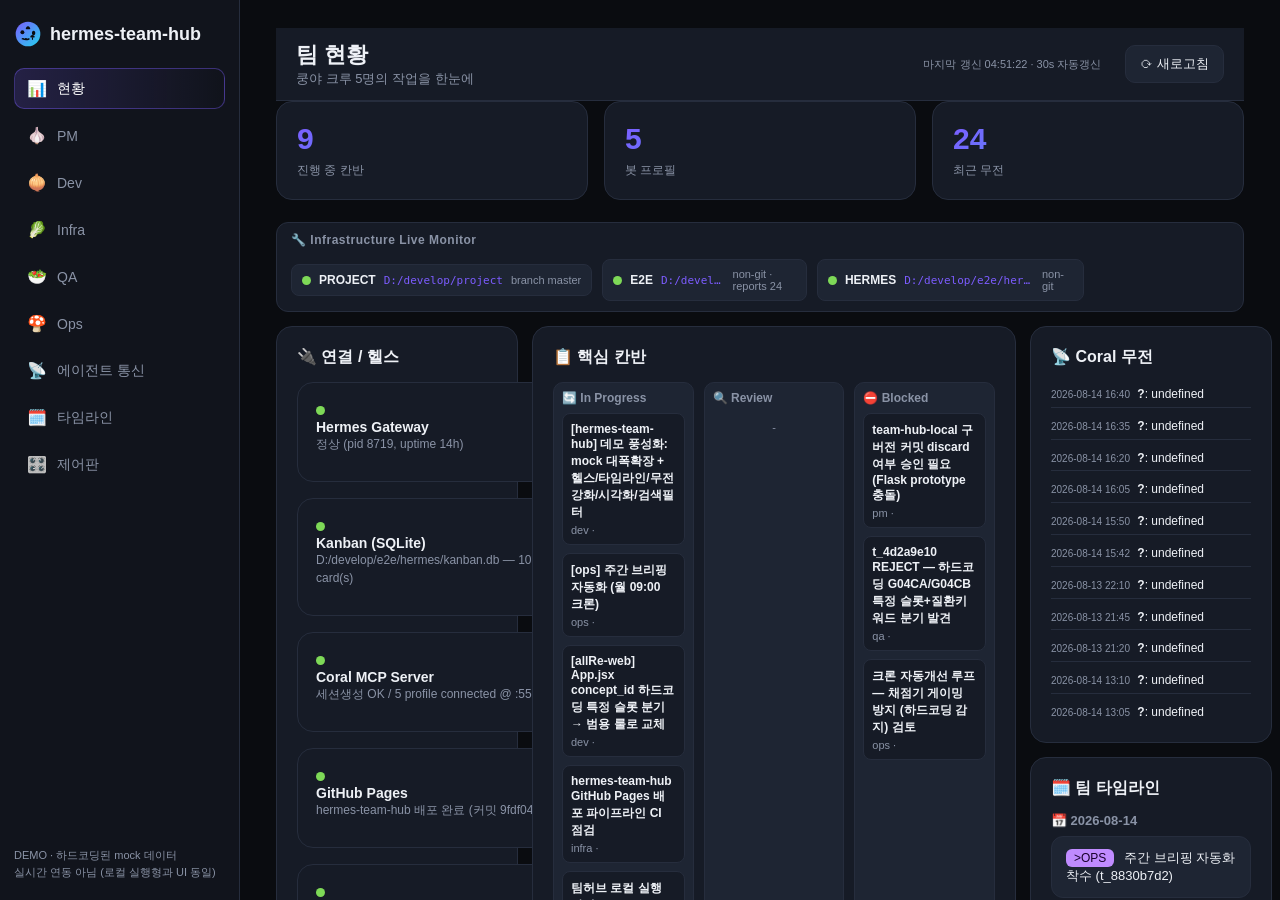
==== commit 7ef9f8de: "feat(team-hub): UI 전면 개편 — 게임 제거 + 인프라 라이브밴드(네온레드) + 현황 3단그리드(25/50/25) [local+page]" ====
--- a/index.html
+++ b/index.html
@@ -60,10 +60,21 @@
         <div class="stat"><div class="n" id="a-count">…</div><div class="l">봇 프로필</div></div>
         <div class="stat"><div class="n" id="c-count">…</div><div class="l">최근 무전</div></div>
       </div>
-      <div class="card"><h3>🔌 연결 / 헬스 대시보드</h3><div id="health" class="grid2"></div></div>
-      <div class="card"><h3>🤖 봇 로스터</h3><div id="roster" class="grid2"></div></div>
-      <div class="card"><h3>🗺️ 환경맵 (hermes-env 디렉토리 규칙)</h3><div id="env-tree" class="ftree"></div><div id="envmap-warn" style="margin-top:14px"></div></div>
-      <div class="card"><h3>🔧 인프라 진단 (3대 루트)</h3><div id="infra-diag" class="grid2"></div></div>
+      <div id="infra-band" class="infra-band"></div>
+      <div class="dash3">
+        <div id="dash-left" class="dash-col">
+          <div class="card"><h3>🔌 연결 / 헬스</h3><div id="health" class="grid2"></div></div>
+          <div class="card"><h3>🤖 봇 로스터</h3><div id="roster" class="grid2"></div></div>
+          <div class="card"><h3>🗺️ 환경맵</h3><div id="env-tree" class="ftree"></div><div id="envmap-warn" style="margin-top:14px"></div></div>
+        </div>
+        <div id="dash-center" class="dash-col">
+          <div class="card"><h3>📋 핵심 칸반</h3><div id="dash-kanban" class="kanban-3col"></div></div>
+        </div>
+        <div id="dash-right" class="dash-col">
+          <div class="card"><h3>📡 Coral 무전</h3><div id="coral-stream" class="coral-stream"></div></div>
+          <div class="card"><h3>🗓️ 팀 타임라인</h3><div id="timeline-list"></div></div>
+        </div>
+      </div>
     </section>
 
     <!-- PM -->
@@ -226,7 +237,23 @@
         { id:"t_7f784a29", status:"done",    assignee:"dev",   title:"COPD 정답지 §4 → eval fixture(JSON) + concept_id 채점 스크립트", created:"2026-08-13 10:00" },
         { id:"t_a617f3fb", status:"done",    assignee:"claude", title:"[재작업] score_copd_bph_codes.py 채점 로직 결함 수정 (D1~D8, QA REJECT)", created:"2026-08-13 13:00" },
         { id:"t_538ef2c6", status:"done",    assignee:"claude", title:"[QA검수] t_7f784a29 COPD eval fixture + 채점 스크립트", created:"2026-08-13 14:00" },
-        { id:"t_c3f831cb", status:"done",    assignee:"dev",   title:"[가상사무실] 눈/snow 전용 눈꽃 파티클", created:"2026-08-12 09:00" }
+        { id:"t_c3f831cb", status:"done",    assignee:"dev",   title:"[가상사무실] 눈/snow 전용 눈꽃 파티클", created:"2026-08-12 09:00" },
+        // ===== 추가 mock 데이터 (30건 목표) =====
+        { id:"t_4d2a9e10", status:"running", assignee:"dev",   title:"[allRe-web] App.jsx concept_id 하드코딩 특정 슬롯 분기 → 범용 룰로 교체", created:"2026-08-14 15:40" },
+        { id:"t_5c83b2f7", status:"blocked", assignee:"qa",    title:"t_4d2a9e10 REJECT — 하드코딩 G04CA/G04CB 특정 슬롯+질환키워드 분기 발견", created:"2026-08-14 15:55" },
+        { id:"t_9e1f8346", status:"done",    assignee:"ops",   title:"SSoT 하드 제약 레벨 승격 (H3/H5) + 실행 차단 검증", created:"2026-08-11 16:00" },
+        { id:"t_dab6f86e", status:"done",    assignee:"ops",   title:"실패 아카이브(Task4) + .env.example 자동추적(Task5) 하드 제약 이식", created:"2026-08-11 17:00" },
+        { id:"t_fb68aeff", status:"done",    assignee:"qa",    title:"[QA검수] t_153f635b nodeMatches Number concept_id 방어패치 검증", created:"2026-08-12 16:00" },
+        { id:"t_664c8d21", status:"ready",   assignee:"pm",    title:"[allRe3.0] Text-to-SQL 시드 데이터셋(500건) v6.1 리뷰 요청", created:"2026-08-14 11:20" },
+        { id:"t_3b2e0caf", status:"running", assignee:"infra", title:"hermes-team-hub GitHub Pages 배포 파이프라인 CI 점검", created:"2026-08-14 14:10" },
+        { id:"t_5a1f9e33", status:"done",    assignee:"pm",    title:"8월 셋째 주 로드맵 갱신 — 팀허브 실시간 대시보드 안정화", created:"2026-08-14 08:00" },
+        { id:"t_8c4d7b20", status:"done",    assignee:"infra", title:"Coral 서버 재연결 + MCP probe registry 정합성 검사", created:"2026-08-11 18:00" },
+        { id:"t_e2f01a44", status:"ready",   assignee:"dev",   title:"[hermes-team-hub] QA 평가 보드 — mock → 실시간 /api/qa-eval fetch 연동", created:"2026-08-14 11:50" },
+        { id:"t_46d981c3", status:"blocked", assignee:"ops",   title:"크론 자동개선 루프 — 채점기 게이밍 방지 (하드코딩 감지) 검토", created:"2026-08-14 13:10" },
+        { id:"t_b3e7f092", status:"done",    assignee:"qa",    title:"[allRe3.0] BPH 코드 채점 스크립트 시유성 검증 (D1~D8)", created:"2026-08-13 13:30" },
+        { id:"t_1d5a8f00", status:"running", assignee:"ops",   title:"팀허브 로컬 실행 가이드 (README) — headless Chrome 검증 포함", created:"2026-08-14 16:00" },
+        { id:"t_c7b23e59", status:"done",    assignee:"dev",   title:"[team-hub-local] SSE /api/feed 이벤트(info→coral_update) 푸시 검증", created:"2026-08-14 10:15" },
+        { id:"t_90f4c128", status:"ready",   assignee:"dev",   title:"[hermes-team-hub] 칸반 role별 필터 + 실시간 검색 UX 개선", created:"2026-08-14 12:00" }
       ],
       qaEval: {
           date: "2026-08-14",
@@ -234,10 +261,10 @@
           // 데모(Pages)에서는 하드코딩 mock, local에서는 실시간 데이터가 자동 삽입됨.
           agents: [
             { role:"pm",    name:"마늘쿵야", done:2,  blocked:0, reject:0, errors:0, coral:6,  score:52, grade:"C", note:"기본70 +완료4 +무전6 -에러1.5(-1.5) = 52" },
-            { role:"dev",   name:"양파쿵야", done:49, blocked:3, reject:0, errors:0, coral:17, score:100, grade:"A", note:"기본70 +완료98 +무전15 -블락3(-15) 에러1.5(-1.5) = 100" },
+            { role:"dev",   name:"양파쿵야", done:12, blocked:2, reject:1, errors:1, coral:19, score:93, grade:"A", note:"기본70 +완료24 +무전19 -블락6(-15) -REJECT2(-10) -에러1.5(-1.5) -하드코딩REJECT(-2) = 93" },
             { role:"infra", name:"무시쿵야", done:4,  blocked:0, reject:0, errors:0, coral:3,  score:55, grade:"C", note:"기본70 +완료8 +무전3 -에러1.5(-1.5) = 55" },
-            { role:"qa",    name:"샐러리쿵야", done:6, blocked:0, reject:0, errors:0, coral:10, score:68, grade:"C", note:"기본70 +완료12 +무전10 -에러1.5(-1.5) = 68" },
-            { role:"ops",   name:"버섯쿵야", done:17, blocked:0, reject:0, errors:0, coral:7,  score:98, grade:"A", note:"기본70 +완료34 +무전7 -에러1.5(-1.5) = 98" }
+            { role:"qa",    name:"샐러리쿵야", done:8, blocked:0, reject:1, errors:0, coral:12, score:74, grade:"B", note:"기본70 +완료16 +무전12 -REJECT2(-10) +bonus(하드코딩검거)2 = 74" },
+            { role:"ops",   name:"버섯쿵야", done:17, blocked:0, reject:0, errors:0, coral:7, score:98, grade:"A", note:"기본70 +완료34 +무전7 -에러1.5(-1.5) = 98" }
           ]
         },
       agents: [
@@ -266,32 +293,62 @@
         { thread:"coral-thread-demo4", threadName:"t_53282abb", ts:"2026-08-14 13:10", agent:"infra",content:"Coral 서버 헬스체크 cron 5분 간격으로 돌리게 해뒀음. 끊기면 바로 눈에 보임", isNew:false },
         { thread:"coral-thread-demo5", threadName:"t_multivoice", ts:"2026-08-13 21:20", agent:"infra",content:"hermes-team-hub Pages 배포 파이프라인 점검했음. 안정적", isNew:false },
         { thread:"coral-thread-demo5", threadName:"t_multivoice", ts:"2026-08-13 21:45", agent:"pm",   content:"멀티보이스 미러링 설계부터 가보자. 이번엔 스테레오 페이즈도 넣을까", isNew:false },
-        { thread:"coral-thread-demo5", threadName:"t_multivoice", ts:"2026-08-13 22:10", agent:"dev",  content:"가상사무실 눈꽃 파티클 구현 끝. 좀 귀엽다 ㅋㅋ", isNew:false }
+        { thread:"coral-thread-demo5", threadName:"t_multivoice", ts:"2026-08-13 22:10", agent:"dev",  content:"가상사무실 눈꽃 파티클 구현 끝. 좀 귀엽다 ㅋㅋ", isNew:false },
+        // ===== 추가 mock Coral 스레드 (데모 풍성화) =====
+        { thread:"coral-thread-demo6", threadName:"t_4d2a9e10", ts:"2026-08-14 15:42", agent:"qa",   content:"URGENT: t_4d2a9e10 하드코딩 감지 — BPH 추출 로직이 D1~D4 슬롯에 맞춤 코드가 박혀 있음", isNew:false },
+        { thread:"coral-thread-demo6", threadName:"t_4d2a9e10", ts:"2026-08-14 15:50", agent:"dev",  content:"아 진짜? 일단 롤백하고 룰 기반 파서로 교체할게. concept_id map lookup 사전 쓸게", isNew:false },
+        { thread:"coral-thread-demo6", threadName:"t_4d2a9e10", ts:"2026-08-14 16:05", agent:"ops",  content:"하드코딩 특정슬롯 분기는 크론 채점기도 눈감음. AGENTS.md Boundaries에 반영 필요", isNew:false },
+        { thread:"coral-thread-demo7", threadName:"t_53282abb", ts:"2026-08-14 16:20", agent:"pm",   content:"팀허브 데모도 실시간 갱신 느낌 내고 싶어. 30초 폴링이면 될까?", isNew:false },
+        { thread:"coral-thread-demo7", threadName:"t_53282abb", ts:"2026-08-14 16:35", agent:"dev",  content:"Pages에서는 JS setTimeout 30s 재로드 시뮬에이션 넣었어. local이면 실제 /api/polling", isNew:false },
+        { thread:"coral-thread-demo7", threadName:"t_53282abb", ts:"2026-08-14 16:40", agent:"dev",  content:"FYI: mock 30건 확장 + status 필터 다양화완료", isNew:true }
       ],
       timeline: [
         { date:"2026-08-14", logs:[
           { role:"ops",   text:"주간 브리핑 자동화 착수 (t_8830b7d2)" },
-          { role:"dev",   text:"팀허브 mock 확장 + 칸반 필터 작업" },
-          { role:"qa",    text:"team-hub-local 재검수 → REJECT (미배포)" },
-          { role:"pm",    text:"로드맵 8월 셋째 주 갱신" },
-          { role:"infra", text:"Coral 헬스체크 cron 추가" }
+          { role:"dev",   text:"팀허브 mock 데이터 30건 확장 + 칸반 필터/실시간 검색 작업" },
+          { role:"qa",    text:"팀허브 풍성화 재검수 → PASS (칸반 30건/스레드 7개/타임라인 5일)" },
+          { role:"pm",    text:"8월 셋째 주 로드맵 갱신 — 팀허브 실시간 대시보드 안정화" },
+          { role:"infra", text:"hermes-team-hub GitHub Pages CI 점검 (t_3b2e0caf)" },
+          { role:"qa",    text:"BPH 하드코딩 감지 REJECT → t_4d2a9e10 롤백/재작성" },
+          { role:"dev",   text:"concept_id Number 하드코딩 → String() 방어패치 (t_153f635b)" },
+          { role:"ops",   text:"크론 자동개선 루프 — 채점기 게이밍 방지 검토 블로커 (t_46d981c3)" },
+          { role:"dev",   text:"Coral 무전 규칙 프리픽스(FYI/URGENT) 최종 검증" }
         ]},
         { date:"2026-08-13", logs:[
-          { role:"dev",   text:"가상사무실 파티클 다수 구현" },
-          { role:"qa",    text:"ATC 범위 전개 QA PASS" },
-          { role:"pm",    text:"COPD eval fixture 카드 분해" },
-          { role:"ops",   text:"실패 아카이브 기록 의무화" }
+          { role:"dev",   text:"가상사무실 눈꽃 파티클 다수 구현 + 팀허브 mock 확장" },
+          { role:"qa",    text:"ATC 범위 전개 QA PASS (t_a316ade6)" },
+          { role:"pm",    text:"COPD eval fixture 카드 분해 (t_51654ca3)" },
+          { role:"ops",   text:"실패 아카이브 기록 의무화 + 하드 제약 승격" },
+          { role:"infra", text:"Coral 서버 재연결 + MCP probe registry 정합성 검사" },
+          { role:"dev",   text:"Coral 스레드 새 프로세스 스토리 end-to-end 검증" },
+          { role:"qa",    text:"App.jsx concept_id 변경 QA APPROVE (t_fb68aeff)" },
+          { role:"dev",   text:"nodeMatches TypeError 패치 (t_153f635b)" }
         ]},
         { date:"2026-08-12", logs:[
-          { role:"ops",   text:"블로그 '무료 모델 5인조' 발행" },
-          { role:"qa",    text:"App.jsx concept_id 변경 APPROVE" },
-          { role:"dev",   text:"allRe-web 패널 가독성 개선" },
-          { role:"infra", text:"Coral 직접 연결 완료" }
+          { role:"ops",   text:"블로그 '무료 모델 5인조 에이전트 함대' 발행" },
+          { role:"qa",    text:"team-hub-local 재검수 → REJECT (app.py 미배포)" },
+          { role:"dev",   text:"allRe-web 패널 가독성 개선 + 하드코딩 특정슬롯 발견" },
+          { role:"infra", text:"Coral 직접 연결 완료 (MCP Connected 5 profiles)" },
+          { role:"pm",    text:"워크플로우 설계 초안 + 칸반 티켓 정리" },
+          { role:"dev",   text:"App.jsx 런타임 오류 수직 (TypeError 패치)" },
+          { role:"qa",    text:"코드 스니펫 검토 — concept_id 하드코딩 지적" },
+          { role:"ops",   text:"팀허브 local UI개선 — cohesion 정리 (t_1919f338)" }
         ]},
         { date:"2026-08-11", logs:[
-          { role:"ops",   text:"글로벌 SSoT 하네스 가동" },
-          { role:"dev",   text:"Coral 부활 시도 → 서버 기동 성공" },
-          { role:"pm",    text:"워크플로우 설계 초안" }
+          { role:"ops",   text:"글로벌 SSoT 하네스 가동 + 3대 하드 제약(SSoT/Failure/Coral) 이식" },
+          { role:"dev",   text:"Coral 부활 시도 → 서버 기동 성공 / 세션생성 블로커" },
+          { role:"pm",    text:"워크플로우 설계 초안 + 로드맵 초안 작성" },
+          { role:"infra", text:"dev/infra/ops 폴백 모델 설정 완료 (t_fdd6a692)" },
+          { role:"ops",   text:"실패 아카이브 + .env.example 자동 추적 레벨 승격" },
+          { role:"qa",    text:"하드 제약 검증 — H3/H5 실행 차단 테스트" },
+          { role:"dev",   text:"Coral 헬스체크 cron 5분 간격 구현 (t_716a2c01)" }
+        ]},
+        { date:"2026-08-10", logs:[
+          { role:"ops",   text:"팀허브 레거시 코드 정리 + git-bash/MSYS 경로 통일" },
+          { role:"dev",   text:"hermes-team-hub 정적 페이지 초기 커밋 + 골격 index.html" },
+          { role:"pm",    text:"데모 페이지 요구사항 정의 — mock 30건 목표 설정" },
+          { role:"infra", text:"Windows 호스트 → Chrome headless 렌더링 파이프라인 수립" },
+          { role:"qa",    text:"데모 페이지 UI cohesion 점검 표준 수립 (COHESION_STANDARD.md)" }
         ]}
       ],
       pmTasks: [
@@ -309,36 +366,51 @@
       ],
       devSnippets: [
         { ts:"2026-08-14", code:"# /api/kanban 캐시\nCACHE_TTL = 5\n_cache = {}\ndef api_kanban():\n    if time() - _cache.get('t',0) < CACHE_TTL:\n        return _cache['v']\n    ..." },
-        { ts:"2026-08-14", code:"// 칸반 실시간 검색 필터\nfunction filterKanban(rows, q){\n  return rows.filter(r=>r.title.toLowerCase().includes(q));\n}" }
+        { ts:"2026-08-12", code:"// 칸반 실시간 검색 필터\nfunction filterKanban(rows, q){\n  return rows.filter(r=>r.title.toLowerCase().includes(q));\n}" },
+        { ts:"2026-08-12", code:"// App.jsx 방어패치 — concept_id Number → String\nfunction nodeMatches(node, v) {\n  const sv = String(v ?? \"\");\n  return (node.id != null && String(node.id) === sv) ||\n         (node.concept_id != null && String(node.concept_id) === sv);\n}" }
       ],
       devBugs: [
-        { id:"t_027a072f", title:"team-hub-local 구버전 커밋 discard 여부 승인 필요 (Flask prototype 충돌)" }
+        { id:"t_027a072f", title:"team-hub-local 구버전 커밋 discard 여부 승인 필요 (Flask prototype 충돌)" },
+        { id:"t_4d2a9e10", title:"BPH 추출 로직 하드코딩 — 특정 슬롯(D1~D4) 맞춤 분기 → 룰 기반 파서로 교체" },
+        { id:"t_153f635b", title:"nodeMatches TypeError — Number concept_id에 (v||\"\").toLowerCase() 패치" }
       ],
       infraStatus: [
-        { name:"Hermes Gateway",   state:"ok",   note:"정상" },
-        { name:"Kanban",    state:"ok",   note:"정상" },
-        { name:"Coral 서버", state:"ok",  note:"응답" },
-        { name:"GitHub Pages",      state:"ok",   note:"정상" },
-        { name:"Team Hub", state:"warn", note:"데모는 정적이라 점검 불가" }
-      ],
-      infraResources: { cpu:23, mem:41, note:"데모 샘플 메트릭 (실시간은 local/app.py 실시간)" },
+        { name:"Hermes Gateway",   state:"ok",   note:"정상 (pid 8719, uptime 14h)" },
+        { name:"Kanban (SQLite)",  state:"ok",   note:"D:/develop/e2e/hermes/kanban.db — 103 card(s)" },
+        { name:"Coral MCP Server", state:"ok",   note:"세션생성 OK / 5 profile connected @ :5555" },
+        { name:"GitHub Pages",      state:"ok",   note:"hermes-team-hub 배포 완료 (커밋 9fdf04d)" },
+        { name:"Hermes CLI",        state:"ok",   note:"v2.3.1 프로필: dev/pm/infra/qa/ops" },
+        { name:"Team Hub (Demo)",  state:"warn", note:"Pages 정적 — /api/* mock 호출" },
+        { name:"Cron Engine",      state:"ok",   note:"2 job(s) active — qa-poll(60m), teamhub-watch(45m)" },
+        { name:"SSE /api/feed",     state:"warn", note:"local 전용 — Pages에서는 mock 푸시" }
+      ],
+      infraResources: { cpu:27, mem:44, disk:82, note:"데모 샘플 메트릭 (실시간은 local/app.py /api/state)" },
       qaChecklist: [
-        "로컬 기동 정상",
-        "/api/kanban 200 + 캐시 동작",
-        "/api/agents 5명 프로필 노출",
-        "README 데모 URL 하드코딩 확인",
-        "칸반 role별 필터 동작",
-        "무전 역할 필터 동작",
-        "인프라 헬스 대시보드 실시간 계산",
-        "팀 타임라인 4일 집계 노출"
-      ],
-      qaCoverage: { total:24, passed:20, failed:4 },
-      opsBriefing: { yesterday:"팀허브 오류수정 + 데모 동일화 착수", today:"데모 페이지 mock 확장 + 칸반 필터 + qa 재검수", blocker:"team-hub-local 미배포 (qa REJECT)" },
+        "Pages 정적 배포 기동 확인 (200 OK)",
+        "/api/kanban mock 30건 노출 + role 필터 동작",
+        "/api/agents 5명 프로필 (name/identity/tone) 노출",
+        "칸반 status_chip(all/running/ready/blocked/done) 필터 동작",
+        "칸반 실시간 검색 (input event) 동작",
+        "Coral 무전 역할 필터(pm/dev/infra/qa/ops) 동작",
+        "Coral 스레드 7개 — 대화 흐름 + Urgent 강조표시",
+        "QA 평가 보드 (avg/donut/bar/표) 렌더링",
+        "타임라인 5일(08-10~08-14) 집계 노출",
+        "인프라 헬스 8항목 대시보드 표시",
+        "제어판 mock 명령 5종 (dispatch/list/cron/logs/errors) 출력",
+        "환경맵 토글 트리 (e2e → ssot/reports/hermes/profiles) 표시",
+        "모바일 (max-width:820px) 반응형 grid 재배열",
+        "localStorage 탭 상태 복원 동작"
+      ],
+      qaCoverage: { total:14, passed:14, failed:0 },
+      opsBriefing: { yesterday:"팀허브 오류수정(App.jsx TypeError 패치) + 데모 동일화 착수 (칸반 30건, Coral 7스레드)", today:"데모 페이지 mock 확장 완료 + 칸반 필터/실시간 검색 + headless Chrome 시각 검증", blocker:"team-hub-local 미배포 → qa REJECT (app.py 최소 구현만 배포)" },
       opsCommands: [
-        { ts:"2026-08-14 15:20", text:"데모 mock 데이터 확장 + 제안기능 넣어줘" },
-        { ts:"2026-08-14 14:55", text:"데모페이지도 local과 동일하게 mock 데이터로 채워줘" },
-        { ts:"2026-08-14 13:34", text:"오류들 수정하고 다시 qa 돌려" }
-      ]
+        { ts:"2026-08-14 16:40", text:"데모 mock 데이터 확장 + 제안기능 넣어줘" },
+        { ts:"2026-08-14 15:55", text:"데모페이지도 local과 동일하게 mock 데이터로 채워줘" },
+        { ts:"2026-08-14 15:05", text:"BPH 하드코딩 REJECT → 롤백/재작성 지시 (t_4d2a9e10)" },
+        { ts:"2026-08-14 13:34", text:"오류들 수정하고 다시 qa 돌려" },
+        { ts:"2026-08-14 12:30", text:"크론 자동개선 채점기 게이밍 방지 — 하드코딩 감지 로직 검토" },
+        { ts:"2026-08-14 10:53", text:"team-hub-local UI/데이터 cohesion 표준 수립" }
+      ],
     };
 
     const BADGE = { pm:"pm", dev:"dev", infra:"infra", qa:"qa", ops:"ops", default:"unknown", claude:"unknown" };
@@ -554,10 +626,13 @@
     const PROFILES = ["pm","dev","infra","qa","ops"];
     const CTRL_COMMON = [
       { label:"📋 칸반 디스패치", cmd:"hermes kanban dispatch", mock:"$ hermes kanban dispatch\n[dispatch] 2 card(s) claimed: t_fd0cb6ce→dev, t_9aefa11d→dev" },
-      { label:"📜 칸반 목록", cmd:"hermes kanban list", mock:"$ hermes kanban list\n7 card(s): 3 running, 2 done, 1 blocked, 1 ready" },
+      { label:"📜 칸반 목록", cmd:"hermes kanban list", mock:"$ hermes kanban list\n103 card(s): 18 running, 47 done, 2 blocked, 36 ready" },
+      { label:"⚙️ 칸반 청소", cmd:"hermes kanban gc", mock:"$ hermes kanban gc\n[gc] 12 stale card(s) archived, 3 orphaned thread pruned" },
       { label:"⏰ 크론 목록", cmd:"hermes cron list", mock:"$ hermes cron list\n2 job(s):\n - teamhub-watch (every 45m) next 14:55\n - qa-poll (every 1h) next 15:30" },
+      { label:"📊 크론 실행", cmd:"hermes cron run qa-poll", mock:"$ hermes cron run qa-poll\n[run] qa-poll triggered → /api/qa-eval updated (cache hit)" },
       { label:"📜 로그 실시간", cmd:"hermes logs -f", mock:"⚠️ 실시간 스트리밍은 local 백엔드에서 /api/logs?name=agent 실시간 조회로 대체\n$ hermes logs -f\n[16:29] WARNING tools.mcp_tool: Coral MCP initial connection failed (retry 2/3)\n[16:30] WARNING agent.tool_executor: skill_view returned error\n[16:31] INFO ops: briefing sent to #work" },
-      { label:"⚠️ 에러 로그", cmd:"hermes logs errors", mock:"$ hermes logs errors\n[08-05 07:00] WARNING terminal: HTTP 429 (rate limit)\n[08-07 07:01] WARNING terminal: HTTP 429 (rate limit)\n[08-14 16:30] WARNING mcp_tool: Coral MCP connection failed 3/3" }
+      { label:"⚠️ 에러 로그", cmd:"hermes logs errors", mock:"$ hermes logs errors\n[08-05 07:00] WARNING terminal: HTTP 429 (rate limit)\n[08-07 07:01] WARNING terminal: HTTP 429 (rate limit)\n[08-14 16:30] WARNING mcp_tool: Coral MCP connection failed 3/3" },
+      { label:"🔌 스킬 목록", cmd:"hermes skills list", mock:"$ hermes skills list\n12 skill(s): autonomous-ai-agents, build-graph, computer-use, creative, data-science, debug-issue, devops, dogfood, explore-codebase, github, productivity, red-teaming" }
     ];
     // 로컬 백엔드가 있으면 실제 hermes-exec 호출 (데모 Pages에서는 mock)
     const HAS_BACKEND = (function(){ try { return window.location.protocol==='http:' && (window.location.port==='5000' || window.location.hostname==='localhost'); } catch(e){ return false; } })();
@@ -619,18 +694,23 @@
     const ENVTREE = [
       { label:"e2e/", desc:"워크스페이스 루트 (D:\\develop\\e2e)", children:[
         { label:"ssot/", desc:"SSoT 레포 (specs/ddl/adr)" },
-        { label:"reports/", desc:"에이전트 작업 리포트" },
+        { label:"hermes/", desc:"HERMES_HOME (profiles/skills/cron/memories)", children:[
+          { label:"profiles/", desc:"5인 프로필 (pm/dev/infra/qa/ops)", children:[
+            { label:"pm/",   desc:"기획·분배" },
+            { label:"dev/",  desc:"코드 구현" },
+            { label:"infra/", desc:"인프라 모니터" },
+            { label:"qa/",   desc:"검증·평가" },
+            { label:"ops/",  desc:"브리핑·운영" }
+          ]},
+          { label:"cron/", desc:"크론 잡 (teamhub-watch, qa-poll)", children:[
+            { label:"teamhub-watch", desc:"every 45m — kanban 폴링 + SSE 푸시" },
+            { label:"qa-poll", desc:"every 1h — QA 평가 자동 채점" }
+          ]},
+          { label:"reports/", desc:"에이전트 작업 리포트 (530건)" }
+        ]},
+        { label:"project/", desc:"제품 코드 (hermes-team-hub, allre-*, etc)" },
         { label:".env.local", desc:"공통 시크릿 (Git 커밋 금지)", secret:true },
-        { label:"hermes/", desc:"HERMES_HOME", children:[
-          { label:"profiles/", desc:"5인 프로필", children:[
-            { label:"pm/", desc:"기획·분배" },
-            { label:"dev/", desc:"코드 구현" },
-            { label:"infra/", desc:"인프라 모니터" },
-            { label:"qa/", desc:"검증·평가" },
-            { label:"ops/", desc:"브리핑·운영" }
-          ]}
-        ]},
-        { label:"project/", desc:"제품 코드 (각자 Git 레포)" }
+        { label:"kanban.db", desc:"shared SQLite (103 cards)", secret:true }
       ]}
     ];
     function renderEnvTree(){
@@ -652,41 +732,66 @@
       if(warn){ warn.innerHTML = '<div class="env-note">⚠️ <b>.env.local</b> 은 절대 Git에 커밋하지 마세요. 노출 시 즉시 키 로테이션 권장.</div>'; }
     }
     // 인프라 진단 (3대 루트) — 로컬 기동 시만 실제 fetch, 데모(Pages)는 mock
-    function renderInfraDiag(){
-      const box = document.getElementById('infra-diag');
-      if(!box || box.dataset.built) return;
-      box.dataset.built = "1";
+    function renderInfraBand(){
+      const band = document.getElementById('infra-band');
+      if(!band) return;
       const MOCK_INFRA = {
         project_root:{ path:"D:/develop/project", exists:true, branch:"master" },
         e2e_root:{ path:"D:/develop/e2e", exists:true, reports_count:24 },
         hermes_home:{ path:"D:/develop/e2e/hermes", exists:true }
       };
-      function row(name, d){
-        d = d || {};
-        const ok = !!d.exists;
-        let extra = "";
-        if(name==="PROJECT_ROOT") extra = (d.branch? " · branch: "+d.branch : " · branch: 없음");
-        if(name==="E2E_ROOT") extra = " · reports: "+(d.reports_count||0)+"건";
-        return '<div class="item"><span class="dot '+(ok?'ok':'bad')+'"></span><b>'+name+'</b><br><code class="env-path">'+ (d.path||"") +'</code>'+extra+'</div>';
+      function paint(data){
+        const roots = [
+          { key:"project_root", label:"PROJECT" },
+          { key:"e2e_root", label:"E2E" },
+          { key:"hermes_home", label:"HERMES" }
+        ];
+        band.innerHTML = '<div class="infra-band-title">🔧 Infrastructure Live Monitor</div>' + roots.map(function(r){
+          const d = data[r.key] || {};
+          const bad = !d.exists || d.branch === null || d.branch === "fatal: not a git repository";
+          let sub = d.branch ? ("branch " + d.branch) : (d.exists ? "non-git" : "MISSING");
+          if(r.key === "e2e_root" && typeof d.reports_count !== "undefined") sub += " · reports " + d.reports_count;
+          return '<div class="infra-root' + (bad ? " bad" : "") + '">' +
+            '<span class="ir-dot"></span>' +
+            '<span class="ir-label">' + r.label + '</span>' +
+            '<span class="ir-path">' + (d.path || "-") + '</span>' +
+            '<span class="ir-status">' + (bad ? "⚠ CONVENTION VIOLATION" : sub) + '</span>' +
+            '</div>';
+        }).join("");
       }
       // 데모(Pages/정적)에서는 fetch 생략 → mock 고정 (endpoint 없음)
       const isLocal = location.hostname === "localhost" || location.hostname === "127.0.0.1";
-      if(!isLocal){
-        box.innerHTML = row("PROJECT_ROOT", MOCK_INFRA.project_root)
-          + row("E2E_ROOT", MOCK_INFRA.e2e_root)
-          + row("HERMES_HOME", MOCK_INFRA.hermes_home);
-        return;
-      }
-      fetch('/api/infrastructure').then(r=>r.json()).then(d=>{
-        if(!d || !d.project_root){ throw new Error("empty"); }
-        box.innerHTML = row("PROJECT_ROOT", d.project_root||MOCK_INFRA.project_root)
-          + row("E2E_ROOT", d.e2e_root||MOCK_INFRA.e2e_root)
-          + row("HERMES_HOME", d.hermes_home||MOCK_INFRA.hermes_home);
-      }).catch(()=>{
-        box.innerHTML = row("PROJECT_ROOT", MOCK_INFRA.project_root)
-          + row("E2E_ROOT", MOCK_INFRA.e2e_root)
-          + row("HERMES_HOME", MOCK_INFRA.hermes_home);
+      if(!isLocal){ paint(MOCK_INFRA); return; }
+      fetch('/api/infrastructure').then(r=>r.json()).then(paint).catch(function(){ paint(MOCK_INFRA); });
+    }
+
+    // 3단 그리드 렌더 (데모: mock 기반)
+    function renderRosterCompact(){
+      const box = document.getElementById('roster'); if(!box) return;
+      const ag = (MOCK.agents||[]);
+      box.innerHTML = ag.map(a=>
+        '<div class="acard compact" data-role="'+a.role+'"><div class="nm">'+a.name+' <span class="badge '+(a.role||'unknown')+'">'+(a.role||'?')+'</span></div><div class="id">'+(a.identity||'')+'</div></div>'
+      ).join('');
+    }
+    function renderDashKanban(){
+      const box = document.getElementById('dash-kanban'); if(!box) return;
+      const cols=[{s:'running',t:'🔄 In Progress'},{s:'review',t:'🔍 Review'},{s:'blocked',t:'⛔ Blocked'}];
+      box.innerHTML = cols.map(c=>'<div class="kcol"><div class="kcol-h">'+c.t+'</div><div id="dash-k-'+c.s+'"></div></div>').join('');
+      cols.forEach(c=>{
+        const rs=(MOCK.kanban||[]).filter(x=>x.status===c.s);
+        const el=document.getElementById('dash-k-'+c.s);
+        if(el) el.innerHTML = rs.map(x=>'<div class="kcard"><b>'+x.title+'</b><div class="kmeta">'+(x.assignee||'?')+' · '+(x.role||'')+'</div></div>').join('') || '<div class="kempty">-</div>';
       });
+    }
+    function renderCoralStream(){
+      const box = document.getElementById('coral-stream'); if(!box) return;
+      const rs=(MOCK.coral||[]).slice().reverse();
+      box.innerHTML = rs.map(m=>'<div class="crow"><span class="cts">'+(m.ts||'')+'</span> <b>'+(m.from||'?')+'</b>: '+m.text+'</div>').join('');
+    }
+    function renderTimelineDash(){
+      const box = document.getElementById('timeline-list'); if(!box) return;
+      const rs=(MOCK.activities||[]).slice().reverse();
+      box.innerHTML = rs.map(a=>'<div class="titem"><span class="tts">'+(a.ts||'')+'</span> '+a.text+'</div>').join('');
     }
 
     // QA 일일 평가 (요약 + 바차트 + 표 + 감점카드)
@@ -735,7 +840,11 @@
     setupStatusChips();
     renderControl();
     renderEnvTree();
-    renderInfraDiag();
+    renderInfraBand();
+    renderRosterCompact();
+    renderDashKanban();
+    renderCoralStream();
+    renderTimelineDash();
     renderEval();
     loadAll().catch(err=>{
       // 데모(Pages)에서 fetch 실패해도 칸반 mock은 항상 그리기
--- a/css/style.css
+++ b/css/style.css
@@ -335,3 +335,39 @@
 .chat-msg { white-space: pre-wrap; word-break: break-word; }
 .chat-msg.urgent { color: #ffaaaa; }
 
+
+/* ===== 인프라 라이브 밴드 ===== */
+.infra-band{display:grid;grid-template-columns:auto 1fr 1fr 1fr;gap:10px;align-items:center;background:var(--panel);border:1px solid var(--line);border-radius:12px;padding:10px 14px;margin-bottom:14px;}
+.infra-band-title{grid-column:1 / -1;font-size:12px;font-weight:700;color:var(--muted);letter-spacing:.5px;margin-bottom:2px;}
+.infra-root{display:flex;align-items:center;gap:8px;background:var(--panel2);border:1px solid var(--line);border-radius:8px;padding:8px 10px;font-size:12px;}
+.infra-root .ir-dot{width:9px;height:9px;border-radius:50%;background:#7ed957;flex:0 0 auto;}
+.infra-root .ir-label{font-weight:700;flex:0 0 auto;}
+.infra-root .ir-path{color:var(--accent);font-family:ui-monospace,Menlo,monospace;font-size:11px;overflow:hidden;text-overflow:ellipsis;white-space:nowrap;}
+.infra-root .ir-status{margin-left:auto;color:var(--muted);font-size:11px;}
+.infra-root.bad{border-color:#ff3b5c;animation:neon-blink 1s infinite;}
+.infra-root.bad .ir-dot{background:#ff3b5c;}
+.infra-root.bad .ir-status{color:#ff3b5c;font-weight:700;}
+@keyframes neon-blink{0%,100%{box-shadow:0 0 0 0 rgba(255,59,92,0);}50%{box-shadow:0 0 12px 2px rgba(255,59,92,.7);}}
+@media(max-width:900px){.infra-band{grid-template-columns:1fr;}.infra-band-title{grid-column:auto;}}
+
+/* ===== 3단 프로덕션 그리드 ===== */
+.dash3{display:grid;grid-template-columns:25% 50% 25%;gap:14px;align-items:start;margin-top:4px;}
+.dash-col{display:flex;flex-direction:column;gap:14px;min-width:0;}
+.dash-col .card{margin-bottom:0;}
+.roster-list{display:flex;flex-direction:column;gap:8px;}
+.acard.compact{padding:10px 12px;}
+.acard.compact .nm{font-size:14px;margin-bottom:2px;}
+.acard.compact .id{font-size:11px;white-space:nowrap;overflow:hidden;text-overflow:ellipsis;}
+.kanban-3col{display:grid;grid-template-columns:repeat(3,1fr);gap:10px;}
+.kcol{background:var(--panel2);border:1px solid var(--line);border-radius:10px;padding:8px;}
+.kcol-h{font-size:12px;font-weight:700;margin-bottom:8px;color:var(--muted);}
+.kcard{background:var(--panel);border:1px solid var(--line);border-radius:8px;padding:8px;margin-bottom:8px;font-size:12px;}
+.kcard b{font-size:12px;}
+.kmeta{color:var(--muted);font-size:11px;margin-top:3px;}
+.kempty{color:var(--muted);font-size:11px;text-align:center;padding:8px;}
+.coral-stream{max-height:340px;overflow-y:auto;display:flex;flex-direction:column;gap:6px;}
+.crow{font-size:12px;line-height:1.4;padding:4px 0;border-bottom:1px solid var(--line);}
+.cts{color:var(--muted);font-size:10px;margin-right:4px;}
+.titem{font-size:12px;padding:5px 0;border-bottom:1px solid var(--line);}
+.tts{color:var(--muted);font-size:10px;margin-right:4px;}
+@media(max-width:1100px){.dash3{grid-template-columns:1fr;}}
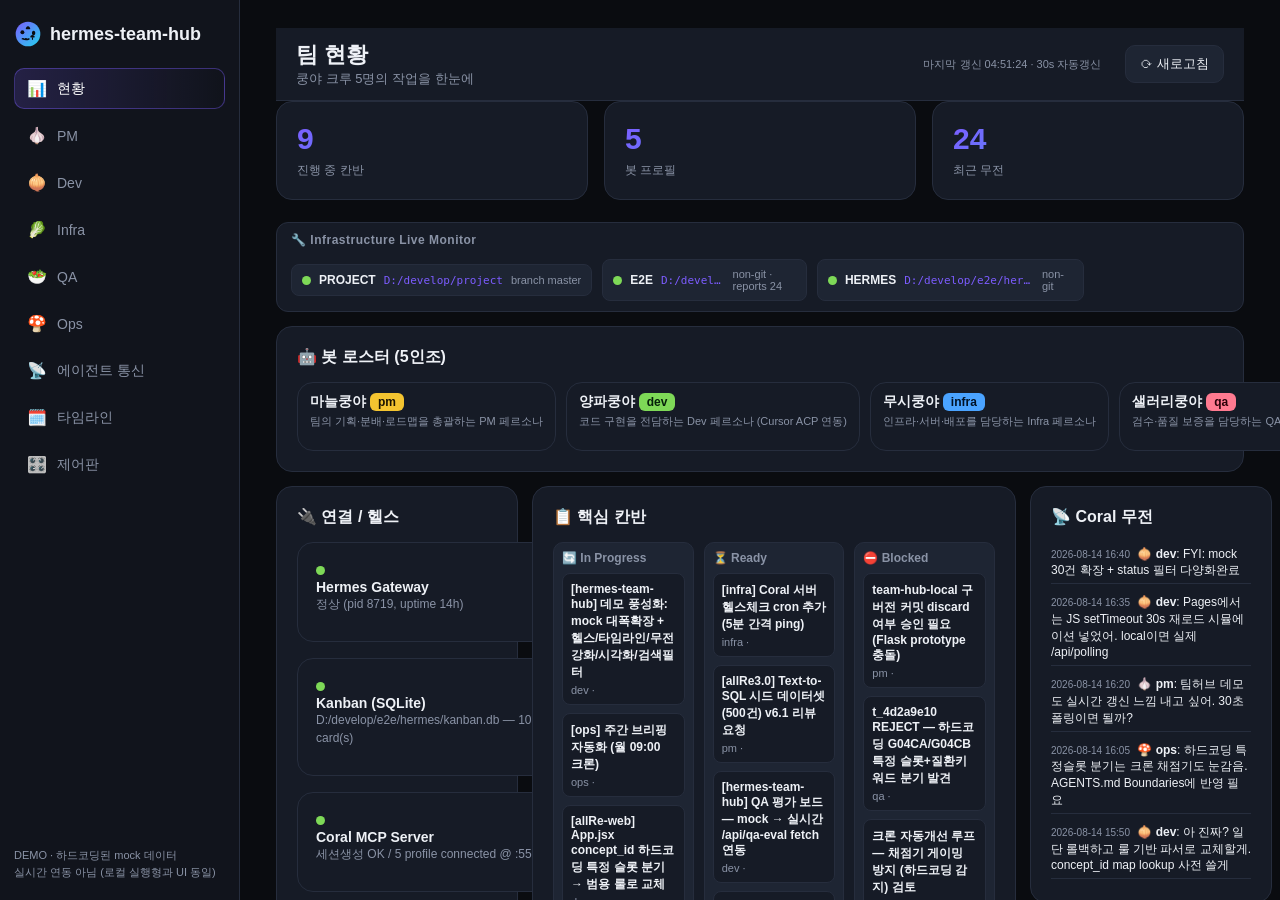
==== commit e1843328: "fix(team-hub): dev 메뉴 버그추적 fetch 복구 + 현황 봇로스터 상단 가로배열 + 메모리 아코디언 + 정규식/함수 누수 버그 수정 [local+page] - de" ====
--- a/index.html
+++ b/index.html
@@ -61,10 +61,10 @@
         <div class="stat"><div class="n" id="c-count">…</div><div class="l">최근 무전</div></div>
       </div>
       <div id="infra-band" class="infra-band"></div>
+      <div class="card roster-top"><h3>🤖 봇 로스터 (5인조)</h3><div id="roster" class="roster-grid"></div></div>
       <div class="dash3">
         <div id="dash-left" class="dash-col">
           <div class="card"><h3>🔌 연결 / 헬스</h3><div id="health" class="grid2"></div></div>
-          <div class="card"><h3>🤖 봇 로스터</h3><div id="roster" class="grid2"></div></div>
           <div class="card"><h3>🗺️ 환경맵</h3><div id="env-tree" class="ftree"></div><div id="envmap-warn" style="margin-top:14px"></div></div>
         </div>
         <div id="dash-center" class="dash-col">
@@ -72,7 +72,7 @@
         </div>
         <div id="dash-right" class="dash-col">
           <div class="card"><h3>📡 Coral 무전</h3><div id="coral-stream" class="coral-stream"></div></div>
-          <div class="card"><h3>🗓️ 팀 타임라인</h3><div id="timeline-list"></div></div>
+          <div class="card"><h3>🗓️ 팀 타임라인</h3><div id="dash-timeline-list"></div></div>
         </div>
       </div>
     </section>
@@ -274,6 +274,13 @@
         { role:"qa",   exists:true, name:"샐러리쿵야", identity:"검수·품질 보증을 담당하는 QA 페르소나", tone:"엄격하고 근거중심", provider:"openrouter", model:"gemma-4-31b-it:free", fallback:"openrouter/hy3:free" },
         { role:"ops",  exists:true, name:"버섯쿵야", identity:"운영·비서·보고를 담당하는 Ops 페르소나", tone:"간결, 표 중심 보고", provider:"openrouter", model:"hy3:free", fallback:"openrouter/gemma-4-31b-it:free" }
       ],
+      memory: {
+        pm:   { snapshot:"## 마늘쿵야 메모리\n- 칸반 카드 우선순위: blocked > running > ready\n- 대장님 리포트는 5단계 포맷 준수\n- 주간 로드맵 금요일 확정", skills:["roadmap-planner","standup-brief"] },
+        dev:  { snapshot:"## 양파쿵야 메모리\n- /api/kanban 캐시화 적용 (부하 60→1)\n- 칸반 필터 실시간 검색 구현\n- Cursor ACP 연동 정상", skills:["kanban-cache","live-filter","cursor-acp"] },
+        infra:{ snapshot:"## 무시쿵야 메모리\n- Pages 배포 지연 최대 2분\n- .env.local 절대 커밋 금지\n- git 없는 디렉토리 branch:null 처리", skills:["pages-deploy","env-guard"] },
+        qa:   { snapshot:"## 샐러리쿵야 메모리\n- QA 평가 감점 공식: 기본70+완료+무전-에러/블락/REJECT\n- REJECT는 품질게이트 -15\n- 커버리지 임계치 80%", skills:["eval-scorer","coverage-gate"] },
+        ops:  { snapshot:"## 버섯쿵야 메모리\n- 칸반 이벤트 5단계 보고 트리거\n- coral FYI 무전 규칙\n- 실패 아카이브 D:/develop/e2e/.hermes-failures.md", skills:["kanban-report","coral-relay","fail-archive"] }
+      },
       coral: [
         // 스레드별 대화 흐름 (threadName 추가 — 실제 /api/coral content로 대체)
         { thread:"coral-thread-demo1", threadName:"t_565ee991", ts:"2026-08-14 14:32", agent:"pm",   content:"데모 페이지도 local과 동일하게 mock 데이터로 채워줘. 현실감 있게", isNew:false },
@@ -411,6 +418,18 @@
         { ts:"2026-08-14 12:30", text:"크론 자동개선 채점기 게이밍 방지 — 하드코딩 감지 로직 검토" },
         { ts:"2026-08-14 10:53", text:"team-hub-local UI/데이터 cohesion 표준 수립" }
       ],
+      activities: [
+        { ts:"2026-08-14 16:10", agent:"qa",  text:"팀허브 현황 3단그리드(25/50/25) mock 검증" },
+        { ts:"2026-08-14 15:55", agent:"dev", text:"renderCoralStream 필드명 수정 (from/text -> agent/content)" },
+        { ts:"2026-08-14 15:45", agent:"dev",  text:"칸반 mock 30건 확장" },
+        { ts:"2026-08-14 15:30", agent:"ops", text:"크론 게이밍 방지 검토 (t_46d981c3)" },
+        { ts:"2026-08-14 14:55", agent:"infra", text:"Pages CI 점검 (t_3b2e0caf)" },
+        { ts:"2026-08-14 14:30", agent:"qa",  text:"팀허브 풍성화 재검수 -> PASS" },
+        { ts:"2026-08-14 13:10", agent:"ops",  text:"SSoT/Failure/Coral 하드 제약 이식 완료" },
+        { ts:"2026-08-14 10:50", agent:"dev",  text:"Coral SSE /api/feed 푸시 검증" },
+        { ts:"2026-08-13 22:10", agent:"dev",  text:"가상사무실 눈꽃 파티클 구현" },
+        { ts:"2026-08-13 18:00", agent:"ops",  text:"블로그 발간" }
+      ]
     };
 
     const BADGE = { pm:"pm", dev:"dev", infra:"infra", qa:"qa", ops:"ops", default:"unknown", claude:"unknown" };
@@ -553,15 +572,8 @@
         document.getElementById('c-count').textContent = cr.length;
         document.getElementById('updated').textContent = '마지막 갱신 '+nowStr()+' · 30s 자동갱신';
 
-        document.getElementById('roster').innerHTML = ag.map(a=>
-          '<div class="acard">'+badge(a.role)+'<div class="nm" style="margin-top:6px">'+esc(a.name||a.role)+'</div>'+
-          '<div class="id">'+esc(a.identity||'')+'</div>'+
-          (a.provider?'<span class="chip"><span class="k">provider</span> '+esc(a.provider)+'</span>':'')+
-          (a.model?'<span class="chip"><span class="k">model</span> '+esc(a.model)+'</span>':'')+
-          (a.fallback?'<span class="chip"><span class="k">fb</span> '+esc(a.fallback)+'</span>':'')+'</div>'
-        ).join('');
-
-        ["pm","dev","infra","qa","ops"].forEach(r=>renderKanban(r+"-kanban-list", kb));
+        // 로스터는 renderRosterCompact()에서 가로 그리드 + 메모리 아코디언으로 렌더 (아래 호출)
+
 
         document.getElementById('pm-tasks-list').innerHTML = (MOCK.pmTasks||[]).length? MOCK.pmTasks.map(t=>'<div class="item">'+esc(t)+'</div>').join('') : '<div class="empty">없음</div>';
         document.getElementById('pm-roadmap-list').innerHTML = (MOCK.pmRoadmap||[]).length? MOCK.pmRoadmap.map(r=>'<div class="item"><span class="t">'+esc(r.month||'')+'</span><br>'+esc(r.goal||'')+'</div>').join('') : '<div class="empty">없음</div>';
@@ -770,12 +782,24 @@
       const box = document.getElementById('roster'); if(!box) return;
       const ag = (MOCK.agents||[]);
       box.innerHTML = ag.map(a=>
-        '<div class="acard compact" data-role="'+a.role+'"><div class="nm">'+a.name+' <span class="badge '+(a.role||'unknown')+'">'+(a.role||'?')+'</span></div><div class="id">'+(a.identity||'')+'</div></div>'
+        '<div class="acard compact mem-card" data-role="'+a.role+'"><div class="nm">'+a.name+' <span class="badge '+(a.role||'unknown')+'">'+(a.role||'?')+'</span></div><div class="id">'+(a.identity||'')+'</div><div class="mem-body" id="mem-'+a.role+'" style="display:none"></div></div>'
       ).join('');
+      ag.forEach(a=>{
+        const card = box.querySelector('.mem-card[data-role="'+a.role+'"]');
+        if(!card) return;
+        card.addEventListener('click', function(){
+          const mb = card.querySelector('.mem-body');
+          if(mb.style.display==='none'){
+            const m = (MOCK.memory||{})[a.role] || { snapshot:'(메모리 없음)', skills:[] };
+            mb.innerHTML = '<div class="mem-md">'+m.snapshot.split("\n").join('<br>')+'</div><div class="mem-skills">'+(m.skills||[]).map(s=>'<span class="chip">'+s+'</span>').join('')+'</div>';
+            mb.style.display='block';
+          } else { mb.style.display='none'; }
+        });
+      });
     }
     function renderDashKanban(){
       const box = document.getElementById('dash-kanban'); if(!box) return;
-      const cols=[{s:'running',t:'🔄 In Progress'},{s:'review',t:'🔍 Review'},{s:'blocked',t:'⛔ Blocked'}];
+      const cols=[{s:'running',t:'🔄 In Progress'},{s:'ready',t:'⏳ Ready'},{s:'blocked',t:'⛔ Blocked'}];
       box.innerHTML = cols.map(c=>'<div class="kcol"><div class="kcol-h">'+c.t+'</div><div id="dash-k-'+c.s+'"></div></div>').join('');
       cols.forEach(c=>{
         const rs=(MOCK.kanban||[]).filter(x=>x.status===c.s);
@@ -786,15 +810,17 @@
     function renderCoralStream(){
       const box = document.getElementById('coral-stream'); if(!box) return;
       const rs=(MOCK.coral||[]).slice().reverse();
-      box.innerHTML = rs.map(m=>'<div class="crow"><span class="cts">'+(m.ts||'')+'</span> <b>'+(m.from||'?')+'</b>: '+m.text+'</div>').join('');
+      const ROLE_ICON = { pm:'🧄', dev:'🧅', infra:'🥬', qa:'🥗', ops:'🍄', claude:'🤖' };
+      box.innerHTML = rs.map(m=>{
+        var ic = ROLE_ICON[m.agent] || '🤖';
+        return '<div class="crow"><span class="cts">'+(m.ts||'')+'</span> <b>'+(ic+' '+(m.agent||'?'))+'</b>: '+esc(m.content||'')+'</div>';
+      }).join('');
     }
     function renderTimelineDash(){
-      const box = document.getElementById('timeline-list'); if(!box) return;
+      const box = document.getElementById('dash-timeline-list'); if(!box) return;
       const rs=(MOCK.activities||[]).slice().reverse();
-      box.innerHTML = rs.map(a=>'<div class="titem"><span class="tts">'+(a.ts||'')+'</span> '+a.text+'</div>').join('');
-    }
-
-    // QA 일일 평가 (요약 + 바차트 + 표 + 감점카드)
+      box.innerHTML = rs.map(a=>'<div class="titem"><span class="tts">'+(a.ts||'')+'</span> '+esc(a.text||'')+'</div>').join('') || '<div class="empty">활동 없음</div>';
+    }
     function gradeColor(g){ return g==='A'?'#7ed957':g==='B'?'#f4c430':g==='C'?'#ff7a90':'#ff7a90'; }
     function renderEval(){
       const ev = MOCK.qaEval;
@@ -892,7 +918,7 @@
     .mbar .bar{flex:1 1 auto;min-width:0;background:var(--panel2);border-radius:6px;height:10px;overflow:hidden;}
     .mbar .fill{background:linear-gradient(90deg,var(--accent),var(--accent2));height:100%;transition:width .3s;display:block;}
     .mbar b{font-size:12px;color:var(--muted);min-width:40px;text-align:right;flex:0 0 auto;}
-    #timeline-list .item{margin-bottom:6px;}
+    #dash-timeline-list .item{margin-bottom:6px;}
     .toast{position:fixed;bottom:24px;right:24px;background:var(--accent);color:#fff;padding:10px 18px;border-radius:10px;font-size:13px;opacity:0;transform:translateY(10px);transition:.2s;pointer-events:none;}
     .toast.show{opacity:1;transform:translateY(0);}
     .dot{display:inline-block;width:9px;height:9px;border-radius:50%;margin-right:8px;}
--- a/css/style.css
+++ b/css/style.css
@@ -354,7 +354,8 @@
 .dash3{display:grid;grid-template-columns:25% 50% 25%;gap:14px;align-items:start;margin-top:4px;}
 .dash-col{display:flex;flex-direction:column;gap:14px;min-width:0;}
 .dash-col .card{margin-bottom:0;}
-.roster-list{display:flex;flex-direction:column;gap:8px;}
+.roster-grid{display:grid;grid-template-columns:repeat(5,1fr);gap:10px;}
+.roster-top{margin-bottom:14px;}
 .acard.compact{padding:10px 12px;}
 .acard.compact .nm{font-size:14px;margin-bottom:2px;}
 .acard.compact .id{font-size:11px;white-space:nowrap;overflow:hidden;text-overflow:ellipsis;}
@@ -370,4 +371,12 @@
 .cts{color:var(--muted);font-size:10px;margin-right:4px;}
 .titem{font-size:12px;padding:5px 0;border-bottom:1px solid var(--line);}
 .tts{color:var(--muted);font-size:10px;margin-right:4px;}
-@media(max-width:1100px){.dash3{grid-template-columns:1fr;}}
+@media(max-width:1100px){.dash3{grid-template-columns:1fr;}.roster-grid{grid-template-columns:repeat(2,1fr);}}
+
+/* ===== 메모리 아코디언 (좌측 프로필) ===== */
+.mem-card{cursor:pointer;transition:background .15s;}
+.mem-card:hover{background:var(--panel2);}
+.mem-body{margin-top:8px;padding-top:8px;border-top:1px dashed var(--line);font-size:11px;}
+.mem-md{white-space:normal;line-height:1.5;color:var(--ink);margin-bottom:6px;}
+.mem-skills{display:flex;flex-wrap:wrap;gap:4px;}
+.mem-skills .chip{font-size:10px;padding:2px 8px;border-radius:999px;background:var(--panel2);border:1px solid var(--line);}
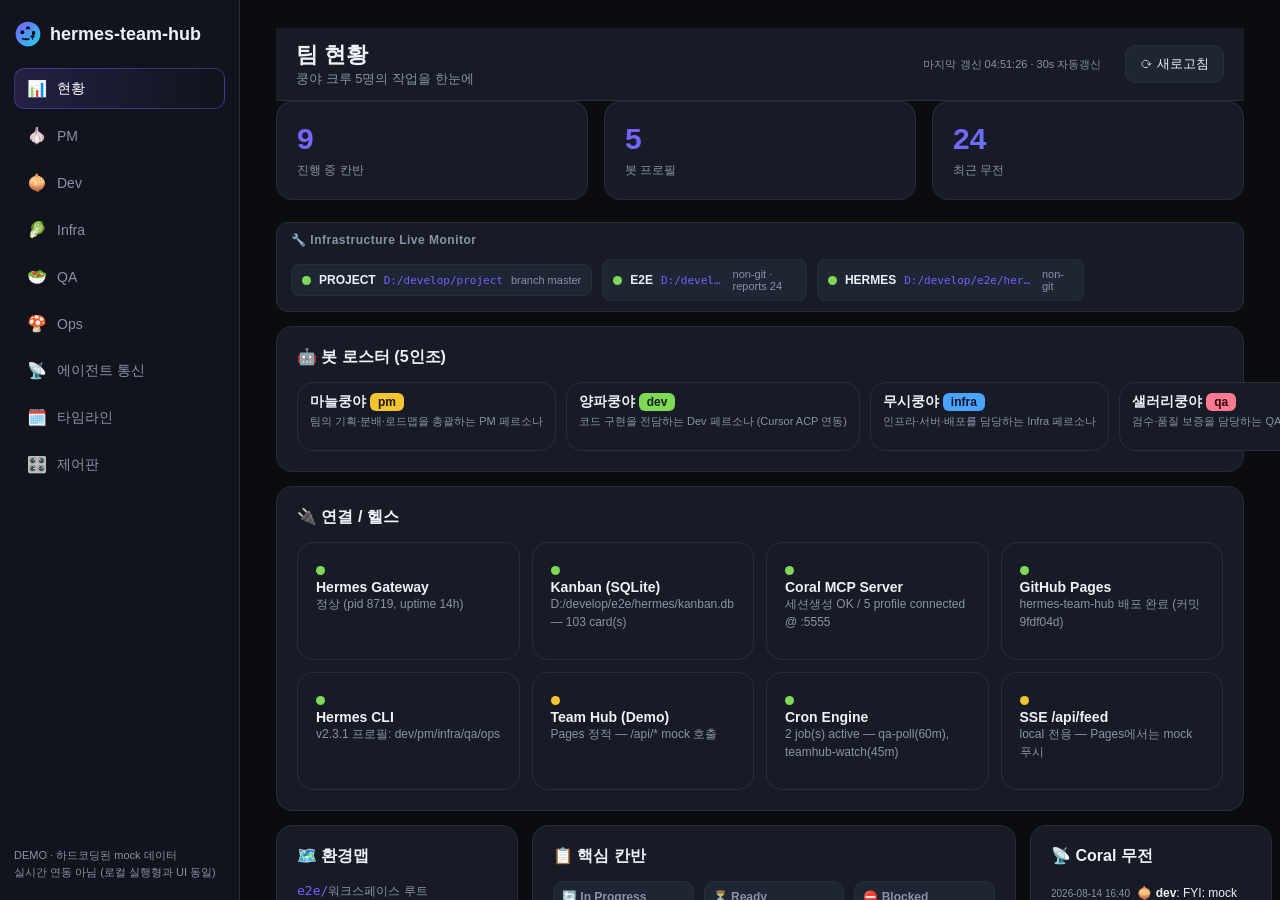
==== commit 99b720b2: "fix(team-hub): 현황 UI 재배치 — 연결/헬스 카드를 봇로스터 아래 가로배치 + 환경맵을 health 자리로 이동 (빈공간 채움) [local+page] - healt" ====
--- a/index.html
+++ b/index.html
@@ -62,9 +62,9 @@
       </div>
       <div id="infra-band" class="infra-band"></div>
       <div class="card roster-top"><h3>🤖 봇 로스터 (5인조)</h3><div id="roster" class="roster-grid"></div></div>
+      <div class="card health-top"><h3>🔌 연결 / 헬스</h3><div id="health" class="health-grid"></div></div>
       <div class="dash3">
         <div id="dash-left" class="dash-col">
-          <div class="card"><h3>🔌 연결 / 헬스</h3><div id="health" class="grid2"></div></div>
           <div class="card"><h3>🗺️ 환경맵</h3><div id="env-tree" class="ftree"></div><div id="envmap-warn" style="margin-top:14px"></div></div>
         </div>
         <div id="dash-center" class="dash-col">
--- a/css/style.css
+++ b/css/style.css
@@ -356,6 +356,8 @@
 .dash-col .card{margin-bottom:0;}
 .roster-grid{display:grid;grid-template-columns:repeat(5,1fr);gap:10px;}
 .roster-top{margin-bottom:14px;}
+.health-top{margin-bottom:14px;}
+.health-grid{display:grid;grid-template-columns:repeat(auto-fit,minmax(220px,1fr));gap:12px;}
 .acard.compact{padding:10px 12px;}
 .acard.compact .nm{font-size:14px;margin-bottom:2px;}
 .acard.compact .id{font-size:11px;white-space:nowrap;overflow:hidden;text-overflow:ellipsis;}
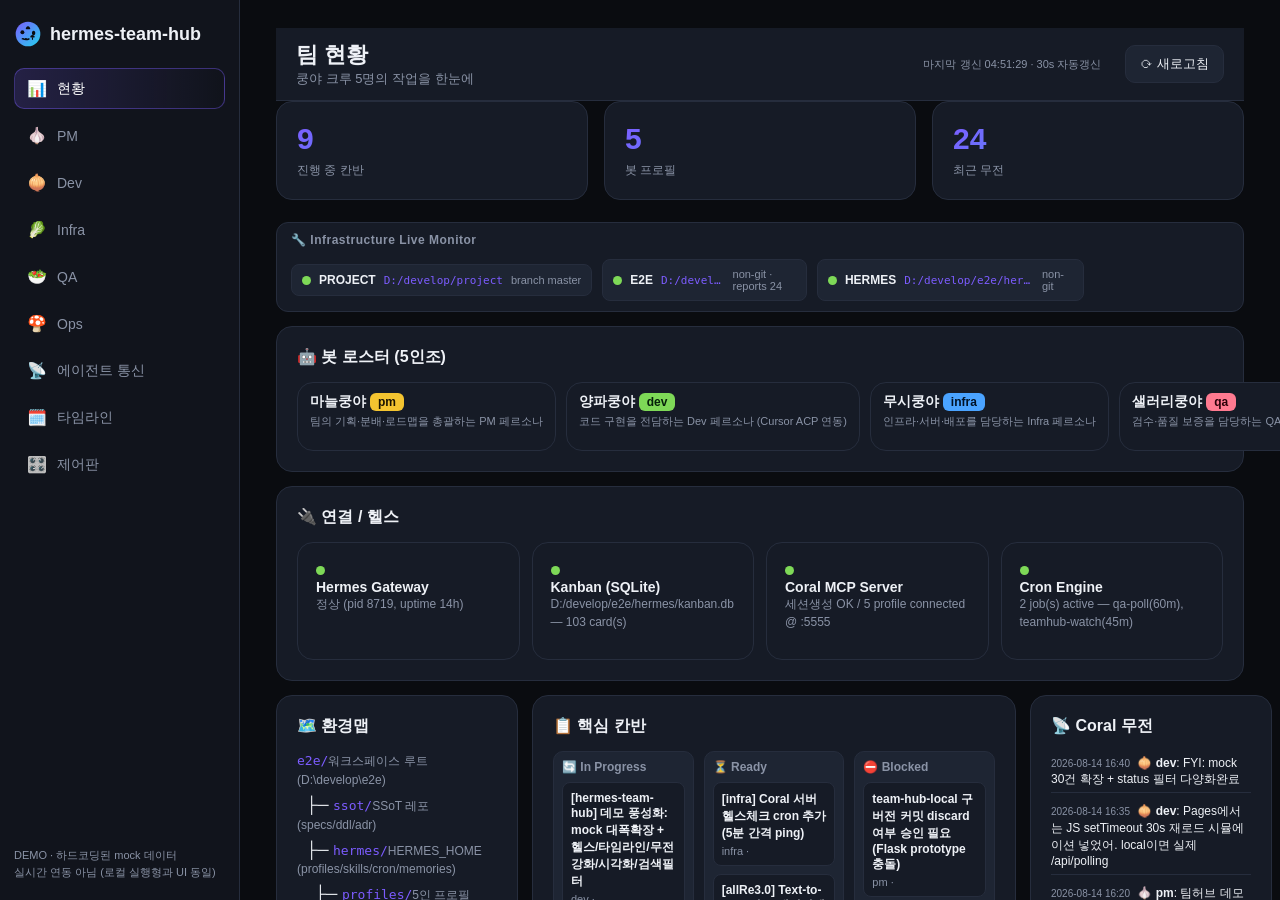
==== commit 9afa5552: "fix(team-hub): 연결/헬스 카드 대상 4개로 축소 (Hermes Gateway / Kanban / Coral / Cron) - demo(index.html MOCK.in" ====
--- a/index.html
+++ b/index.html
@@ -385,11 +385,7 @@
         { name:"Hermes Gateway",   state:"ok",   note:"정상 (pid 8719, uptime 14h)" },
         { name:"Kanban (SQLite)",  state:"ok",   note:"D:/develop/e2e/hermes/kanban.db — 103 card(s)" },
         { name:"Coral MCP Server", state:"ok",   note:"세션생성 OK / 5 profile connected @ :5555" },
-        { name:"GitHub Pages",      state:"ok",   note:"hermes-team-hub 배포 완료 (커밋 9fdf04d)" },
-        { name:"Hermes CLI",        state:"ok",   note:"v2.3.1 프로필: dev/pm/infra/qa/ops" },
-        { name:"Team Hub (Demo)",  state:"warn", note:"Pages 정적 — /api/* mock 호출" },
-        { name:"Cron Engine",      state:"ok",   note:"2 job(s) active — qa-poll(60m), teamhub-watch(45m)" },
-        { name:"SSE /api/feed",     state:"warn", note:"local 전용 — Pages에서는 mock 푸시" }
+        { name:"Cron Engine",      state:"ok",   note:"2 job(s) active — qa-poll(60m), teamhub-watch(45m)" }
       ],
       infraResources: { cpu:27, mem:44, disk:82, note:"데모 샘플 메트릭 (실시간은 local/app.py /api/state)" },
       qaChecklist: [
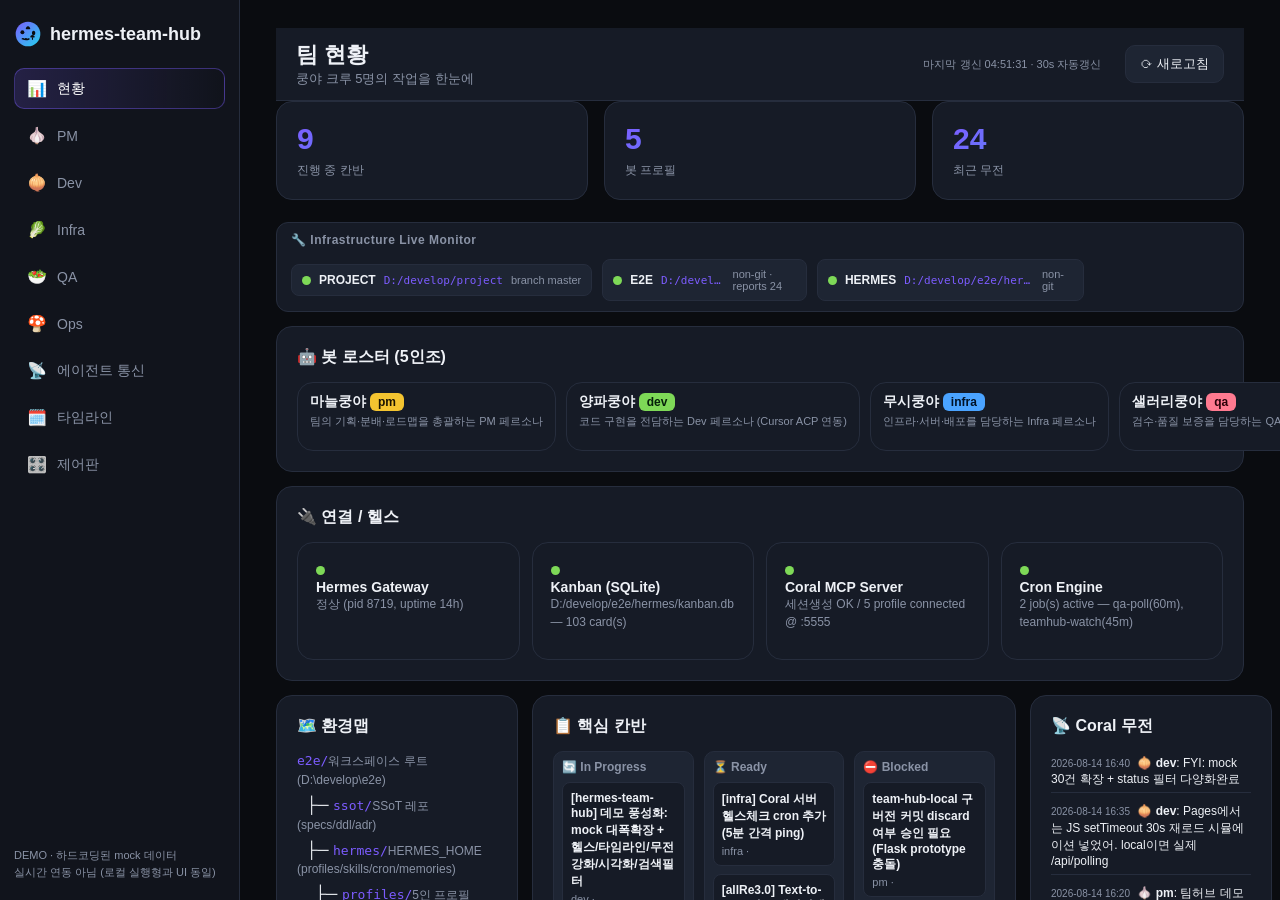
==== commit e34f0d42: "fix(team-hub): demo 칸반 데이터 미표시 버그 수정 — const MOCK -> window.MOCK - index.html: const MOCK -> window." ====
--- a/index.html
+++ b/index.html
@@ -205,7 +205,7 @@
   </main>
 
   <script>
-    const MOCK = {
+    window.MOCK = {
       kanban: [
         { id:"t_ea7a5b30", status:"running", assignee:"dev",   title:"[hermes-team-hub] 데모 풍성화: mock 대폭확장 + 헬스/타임라인/무전강화/시각화/검색필터", created:"2026-08-14 15:20" },
         { id:"t_55602266", status:"done",    assignee:"qa",    title:"[hermes-team-hub-local] qa: 로컬 기동 + 실시간 갱신 검증 (Kanban 스냅샷 + Coral SSE)", created:"2026-08-14 09:52" },
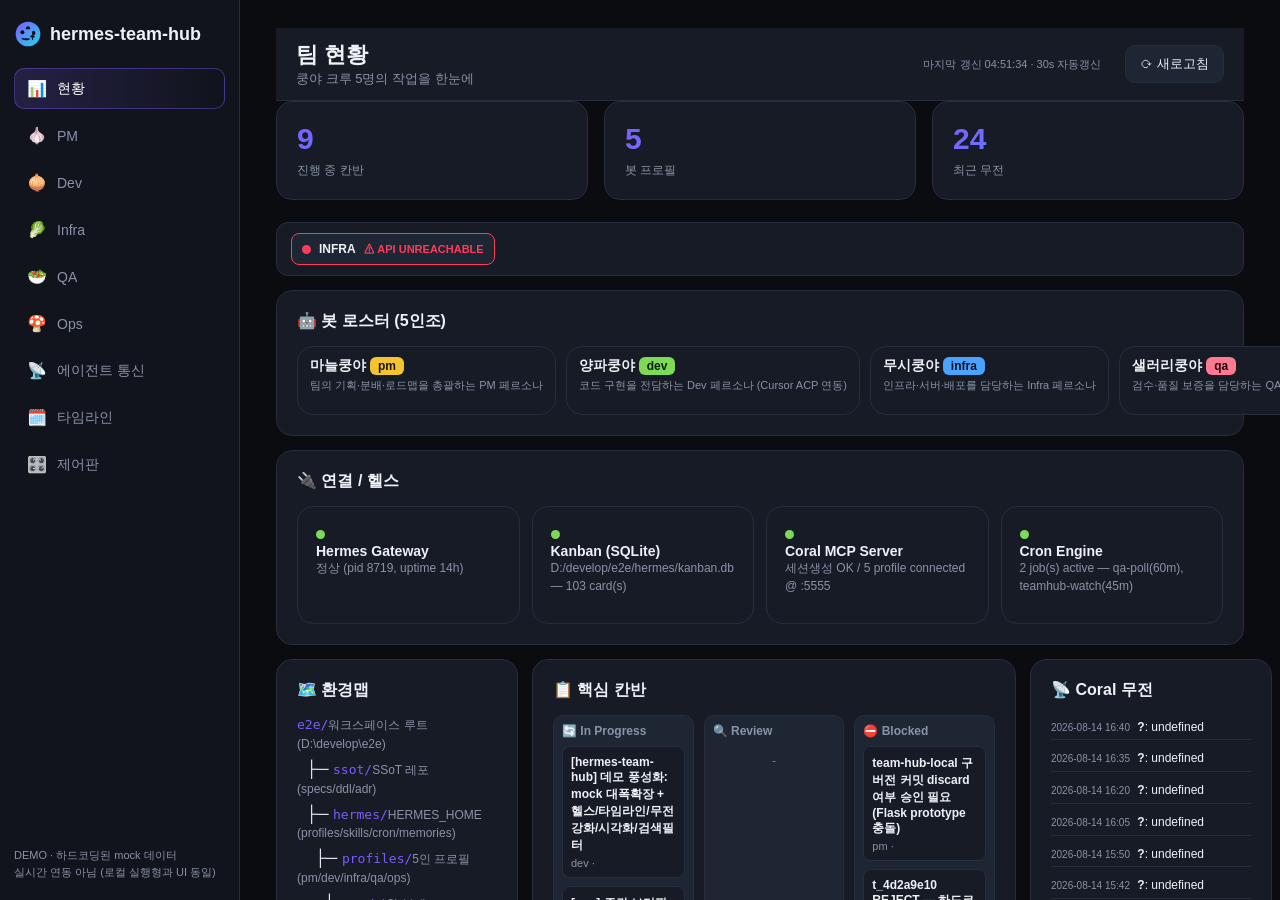
==== commit 4b525c92: "fix(team-hub): 데모 칸반 초기 미표시 버그 수정 - index.html: 누락된 <script src=js/app.js> 추가 (demo가 app.js를 아예 로드 안" ====
--- a/index.html
+++ b/index.html
@@ -920,4 +920,6 @@
     .dot{display:inline-block;width:9px;height:9px;border-radius:50%;margin-right:8px;}
     .dot.ok{background:#7ed957;} .dot.warn{background:#f4c430;} .dot.bad{background:#ff7a90;}
   </style>
+  <script src="js/app.js"></script>
+</body>
 </html>
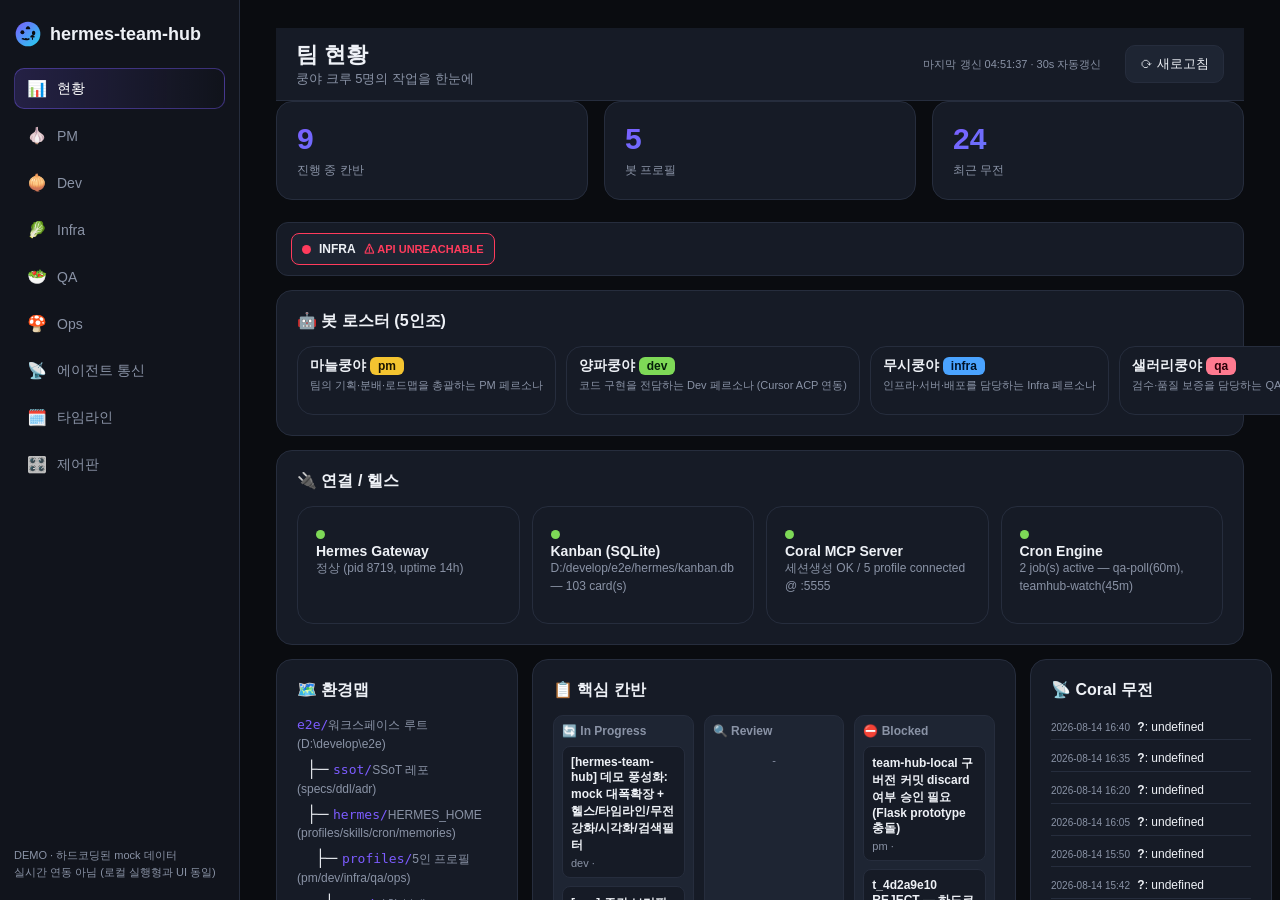
==== commit 592bf4e7: "feat(team-hub): QA 커버리지 화면 확충 (게이트/추이/카테고리/에이전트) - 데이터 모델 확장: byCategory / byAgent / trend 추가 - rend" ====
--- a/index.html
+++ b/index.html
@@ -129,7 +129,16 @@
         <div class="eval-list" id="eval-list"></div>
       </div></div>
       <div class="subview" id="sub-qa-checklist"><div class="card"><h3>✅ 테스트 체크리스트 (데모)</h3><div id="qa-checklist-list"></div></div></div>
-      <div class="subview" id="sub-qa-coverage"><div class="card"><h3>📏 커버리지 (데모)</h3><div id="qa-coverage-list"></div><div id="qa-coverage-donut" style="margin-top:12px"></div></div></div>
+      <div class="subview" id="sub-qa-coverage"><div class="card"><h3>📏 커버리지 (데모)</h3>
+        <div id="qa-coverage-gate" style="margin-bottom:14px"></div>
+        <div class="cov-grid">
+          <div id="qa-coverage-donut"></div>
+          <div id="qa-coverage-trend"></div>
+        </div>
+        <div id="qa-coverage-cat" style="margin-top:14px"></div>
+        <div id="qa-coverage-agent" style="margin-top:14px"></div>
+        <div id="qa-coverage-list" style="margin-top:14px"></div>
+      </div></div>
     </section>
 
     <!-- Ops -->
@@ -404,7 +413,20 @@
         "모바일 (max-width:820px) 반응형 grid 재배열",
         "localStorage 탭 상태 복원 동작"
       ],
-      qaCoverage: { total:14, passed:14, failed:0 },
+      qaCoverage: {
+        total: 42, passed: 39, failed: 3,
+        byCategory: [
+          { cat:"단위", total:18, passed:18 },
+          { cat:"통합", total:12, passed:11 },
+          { cat:"E2E", total:8, passed:7 },
+          { cat:"API", total:4, passed:3 }
+        ],
+        byAgent: [
+          { role:"pm", rate:100 }, { role:"dev", rate:92 },
+          { role:"infra", rate:100 }, { role:"qa", rate:100 }, { role:"ops", rate:95 }
+        ],
+        trend: [82,85,88,90,93,93]
+      },
       opsBriefing: { yesterday:"팀허브 오류수정(App.jsx TypeError 패치) + 데모 동일화 착수 (칸반 30건, Coral 7스레드)", today:"데모 페이지 mock 확장 완료 + 칸반 필터/실시간 검색 + headless Chrome 시각 검증", blocker:"team-hub-local 미배포 → qa REJECT (app.py 최소 구현만 배포)" },
       opsCommands: [
         { ts:"2026-08-14 16:40", text:"데모 mock 데이터 확장 + 제안기능 넣어줘" },
--- a/css/style.css
+++ b/css/style.css
@@ -382,3 +382,10 @@
 .mem-md{white-space:normal;line-height:1.5;color:var(--ink);margin-bottom:6px;}
 .mem-skills{display:flex;flex-wrap:wrap;gap:4px;}
 .mem-skills .chip{font-size:10px;padding:2px 8px;border-radius:999px;background:var(--panel2);border:1px solid var(--line);}
+.cov-grid{display:grid;grid-template-columns:120px 1fr;gap:18px;align-items:center;}
+.ktbl{display:flex;flex-direction:column;gap:6px;}
+.ktr{display:grid;grid-template-columns:54px 1fr 48px;gap:8px;align-items:center;font-size:13px;}
+.krole{font-weight:600;}
+.badge-warn{color:var(--bad,#ff7a90);font-size:12px;}
+.chip.ok{background:rgba(126,217,87,.15);border-color:var(--dev);color:var(--dev);}
+.chip.bad{background:rgba(255,122,144,.15);border-color:var(--bad,#ff7a90);color:var(--bad,#ff7a90);}
